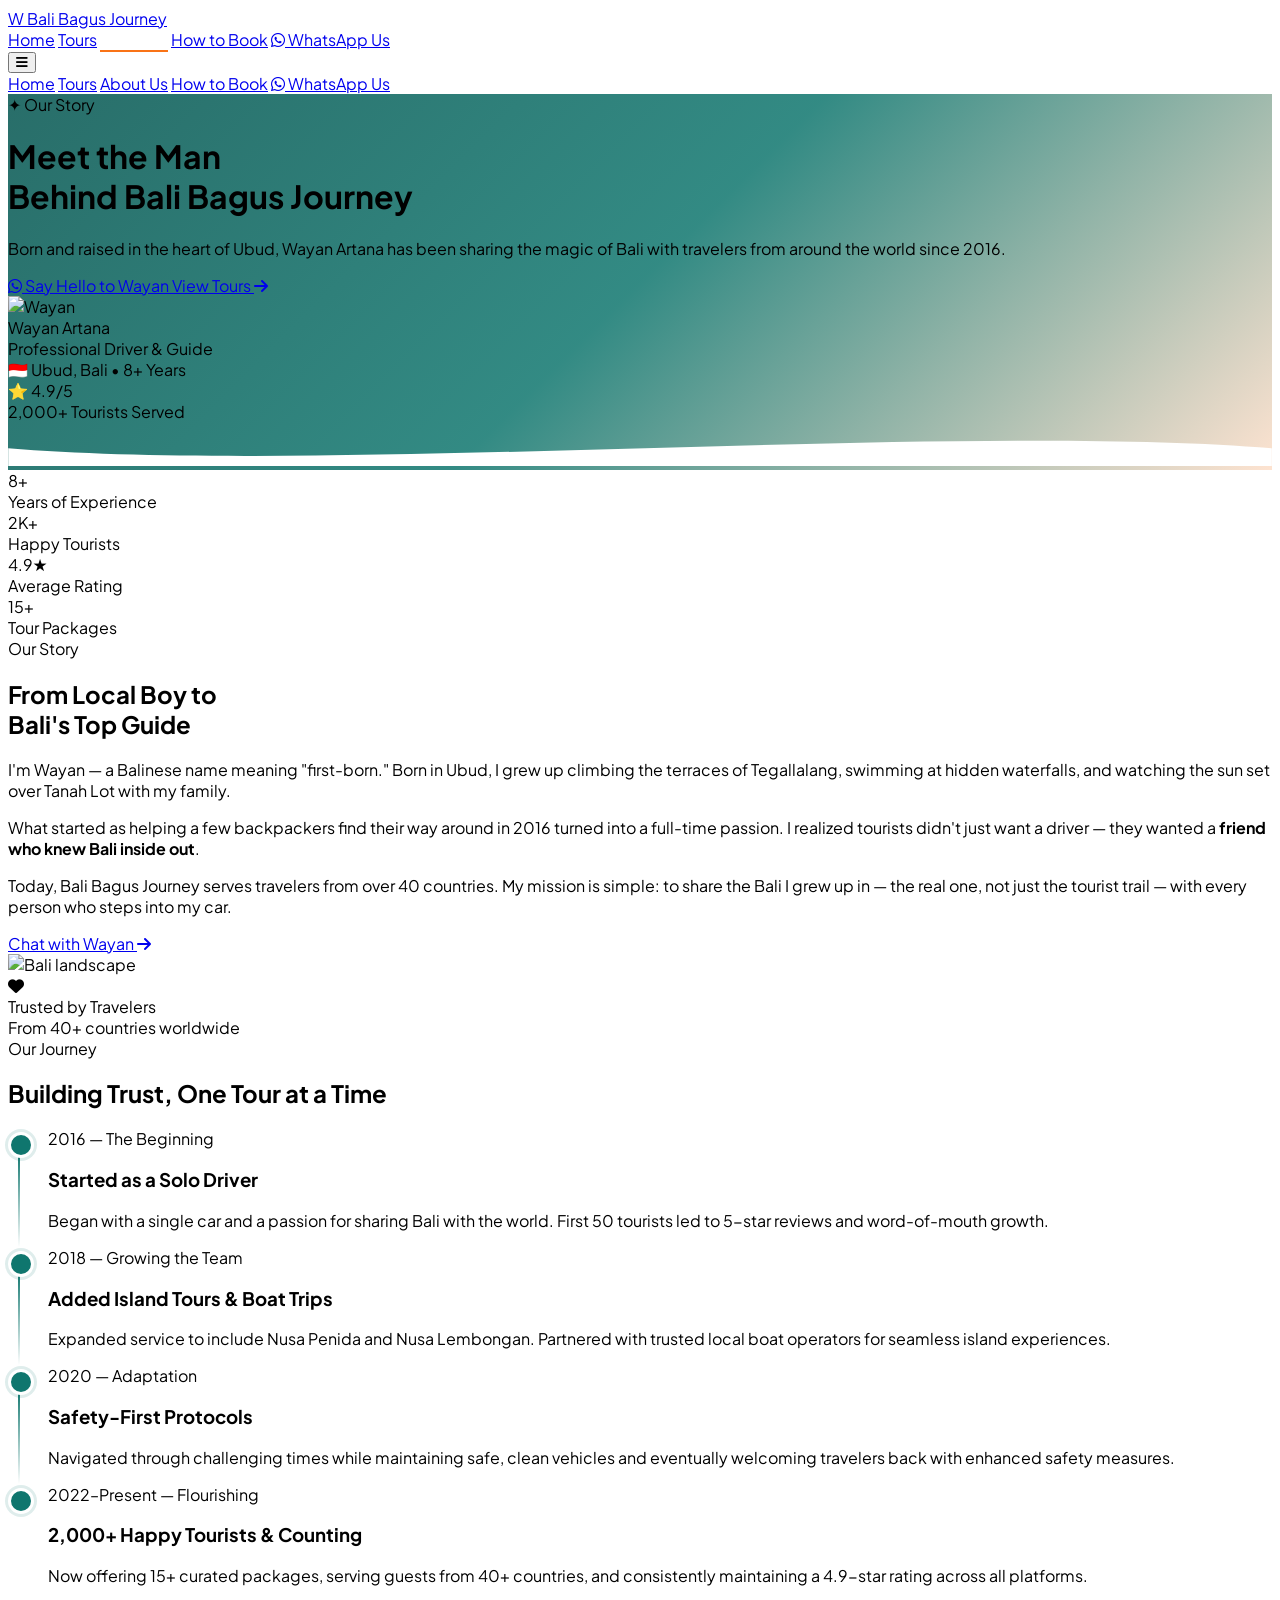
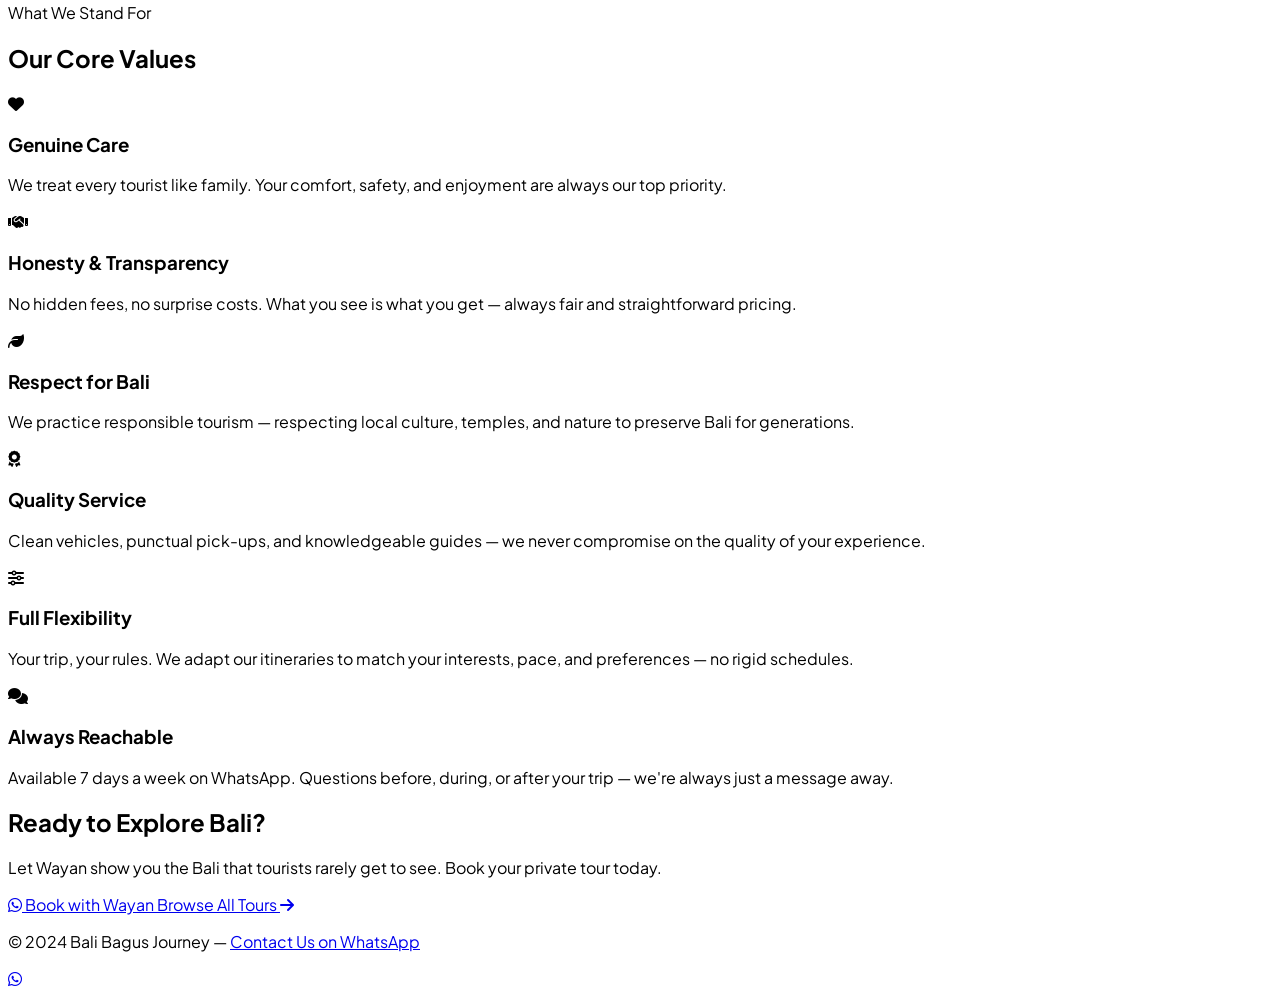
==== about.html @ c1a93b1a "Initial commit" ====
<!DOCTYPE html>
<html lang="en">
<head>
  <meta charset="UTF-8" />
  <meta name="viewport" content="width=device-width, initial-scale=1.0" />
  <title>About Us | Bali Bagus Journey</title>

  <link href="https://fonts.googleapis.com/css2?family=Plus+Jakarta+Sans:wght@400;500;600;700;800&family=Playfair+Display:wght@700;800&display=swap" rel="stylesheet" />
  <script src="https://cdn.tailwindcss.com"></script>
  <link rel="stylesheet" href="https://cdnjs.cloudflare.com/ajax/libs/font-awesome/6.5.0/css/all.min.css" />
  <link rel="stylesheet" href="css/style.css" />

  <script>
    tailwind.config = {
      theme: {
        extend: {
          colors: {
            teal:   { DEFAULT: '#0f766e', 50: '#f0fdfa', 100: '#ccfbf1', 600: '#0d9488', 700: '#0f766e', 800: '#115e59', 900: '#134e4a' },
            orange: { DEFAULT: '#f97316', 400: '#fb923c', 500: '#f97316', 600: '#ea580c' },
          },
          fontFamily: {
            sans:    ['"Plus Jakarta Sans"', 'sans-serif'],
            display: ['"Playfair Display"', 'serif'],
          },
        }
      }
    }
  </script>
</head>

<body class="bg-white text-gray-800">

<!-- ══════════════════════════════════════════════
     NAVIGATION
══════════════════════════════════════════════ -->
<nav class="fixed top-0 left-0 right-0 z-50 bg-teal-700/95 backdrop-blur-md shadow-lg">
  <div class="max-w-7xl mx-auto px-4 sm:px-6 flex items-center justify-between h-16">
    <a href="index.html" class="flex items-center gap-2 group">
      <span class="w-9 h-9 rounded-full bg-orange-500 flex items-center justify-center text-white font-bold text-lg shadow-md">W</span>
      <span class="text-white font-display font-bold text-xl tracking-tight">Bali Bagus <span class="text-orange-400">Journey</span></span>
    </a>

    <div class="hidden md:flex items-center gap-8 text-sm font-semibold text-teal-100">
      <a href="index.html" class="nav-link hover:text-white transition pb-1">Home</a>
      <a href="tours.html" class="nav-link hover:text-white transition pb-1">Tours</a>
      <a href="about.html" class="nav-link active-page hover:text-white transition pb-1">About Us</a>
      <a href="index.html#how-to-book" class="nav-link hover:text-white transition pb-1">How to Book</a>
      <a href="https://wa.me/6281234567890?text=Hi!%20I'm%20interested%20in%20a%20Bali%20tour%20package" target="_blank"
         class="bg-orange-500 hover:bg-orange-600 text-white px-5 py-2 rounded-full transition shadow">
        <i class="fab fa-whatsapp mr-1"></i> WhatsApp Us
      </a>
    </div>

    <button id="menuToggle" class="md:hidden text-white text-2xl focus:outline-none" onclick="toggleMenu()">
      <i class="fas fa-bars"></i>
    </button>
  </div>

  <div id="mobileMenu" class="hidden md:hidden bg-teal-700/95 backdrop-blur-md px-4 pb-6 text-sm font-semibold text-teal-100 flex flex-col gap-1 border-t border-teal-600/50 shadow-inner">
    <a href="index.html" class="py-3 border-b border-teal-600/30 hover:text-white transition" onclick="closeMenu()">Home</a>
    <a href="tours.html" class="py-3 border-b border-teal-600/30 hover:text-white transition" onclick="closeMenu()">Tours</a>
    <a href="about.html" class="py-3 border-b border-teal-600/30 hover:text-white transition" onclick="closeMenu()">About Us</a>
    <a href="index.html#how-to-book" class="py-3 border-b border-teal-600/30 hover:text-white transition" onclick="closeMenu()">How to Book</a>
    <a href="https://wa.me/6281234567890?text=Hi!%20I'm%20interested%20in%20a%20Bali%20tour%20package" target="_blank"
       class="bg-orange-500 text-white text-center py-3 rounded-xl mt-4 shadow-lg active:scale-95 transition" onclick="closeMenu()">
      <i class="fab fa-whatsapp mr-1"></i> WhatsApp Us
    </a>
  </div>
</nav>

<!-- ══════════════════════════════════════════════
     ABOUT HERO
══════════════════════════════════════════════ -->
<div class="about-hero-bg pt-16 pb-20 relative overflow-hidden">
  <div class="max-w-7xl mx-auto px-4 sm:px-6 pt-16 relative z-10">
    <div class="grid md:grid-cols-2 gap-12 items-center">
      <div class="fade-up">
        <span class="inline-block bg-orange-500/20 text-orange-300 border border-orange-400/30 text-xs font-bold uppercase tracking-widest px-4 py-1.5 rounded-full mb-5">
          ✦ Our Story
        </span>
        <h1 class="font-display text-4xl sm:text-5xl text-white leading-tight mb-6">
          Meet the Man<br/>Behind <span class="text-orange-400">Bali Bagus Journey</span>
        </h1>
        <p class="text-teal-100 text-lg leading-relaxed mb-6 max-w-lg">
          Born and raised in the heart of Ubud, Wayan Artana has been sharing the magic of Bali with travelers from around the world since 2016.
        </p>
        <div class="flex flex-wrap gap-4">
          <a href="https://wa.me/6281234567890?text=Hi%20Wayan!%20I'd%20love%20to%20know%20more%20about%20your%20tours" target="_blank"
             class="flex items-center gap-2 bg-orange-500 hover:bg-orange-600 text-white font-bold px-6 py-3.5 rounded-2xl shadow-xl transition">
            <i class="fab fa-whatsapp text-lg"></i> Say Hello to Wayan
          </a>
          <a href="tours.html"
             class="flex items-center gap-2 bg-white/10 hover:bg-white/20 text-white border border-white/30 font-semibold px-6 py-3.5 rounded-2xl transition backdrop-blur-sm">
            View Tours <i class="fas fa-arrow-right text-sm"></i>
          </a>
        </div>
      </div>

      <!-- Profile Card -->
      <div class="hidden md:flex justify-center">
        <div class="relative">
          <div class="w-72 h-80 bg-white/10 backdrop-blur-md border border-white/20 rounded-3xl overflow-hidden shadow-2xl">
            <img src="https://images.unsplash.com/photo-1555400038-63f5ba517a47?w=500&q=80" alt="Wayan" class="w-full h-full object-cover opacity-80"/>
            <div class="absolute bottom-0 inset-x-0 bg-gradient-to-t from-teal-900/90 to-transparent p-5">
              <div class="font-bold text-white text-lg">Wayan Artana</div>
              <div class="text-orange-300 text-sm">Professional Driver & Guide</div>
              <div class="flex gap-3 mt-2 text-xs text-teal-200">
                <span>🇮🇩 Ubud, Bali</span>
                <span>• 8+ Years</span>
              </div>
            </div>
          </div>
          <!-- Badges -->
          <div class="absolute -top-4 -right-4 bg-orange-500 text-white text-xs font-bold px-3 py-2 rounded-xl shadow-lg">⭐ 4.9/5</div>
          <div class="absolute -bottom-4 -left-4 bg-white text-teal-800 text-xs font-bold px-3 py-2 rounded-xl shadow-lg">2,000+ Tourists Served</div>
        </div>
      </div>
    </div>
  </div>
  <div class="absolute bottom-0 left-0 right-0">
    <svg viewBox="0 0 1440 50" fill="none" xmlns="http://www.w3.org/2000/svg">
      <path d="M0,30 C360,60 1080,0 1440,30 L1440,50 L0,50 Z" fill="white"/>
    </svg>
  </div>
</div>

<!-- ══════════════════════════════════════════════
     ABOUT CONTENT
══════════════════════════════════════════════ -->
<div class="max-w-7xl mx-auto px-4 sm:px-6 py-16">

  <!-- Stats -->
  <div class="grid grid-cols-2 md:grid-cols-4 gap-6 mb-20">
    <div class="text-center bg-teal-50 rounded-2xl p-6 border border-teal-100">
      <div class="text-4xl font-bold text-teal-700 mb-1">8+</div>
      <div class="text-gray-500 text-sm">Years of Experience</div>
    </div>
    <div class="text-center bg-orange-50 rounded-2xl p-6 border border-orange-100">
      <div class="text-4xl font-bold text-orange-500 mb-1">2K+</div>
      <div class="text-gray-500 text-sm">Happy Tourists</div>
    </div>
    <div class="text-center bg-teal-50 rounded-2xl p-6 border border-teal-100">
      <div class="text-4xl font-bold text-teal-700 mb-1">4.9<span class="text-yellow-400 text-2xl">★</span></div>
      <div class="text-gray-500 text-sm">Average Rating</div>
    </div>
    <div class="text-center bg-orange-50 rounded-2xl p-6 border border-orange-100">
      <div class="text-4xl font-bold text-orange-500 mb-1">15+</div>
      <div class="text-gray-500 text-sm">Tour Packages</div>
    </div>
  </div>

  <!-- Story Section -->
  <div class="grid md:grid-cols-2 gap-16 items-center mb-20">
    <div>
      <span class="text-orange-500 font-bold text-sm uppercase tracking-widest">Our Story</span>
      <h2 class="font-display text-3xl text-teal-800 mt-2 mb-6">From Local Boy to<br/><span class="text-orange-500">Bali's Top Guide</span></h2>
      <div class="space-y-4 text-gray-600 leading-relaxed text-sm">
        <p>
          I'm Wayan — a Balinese name meaning "first-born." Born in Ubud, I grew up climbing the terraces of Tegallalang, swimming at hidden waterfalls, and watching the sun set over Tanah Lot with my family.
        </p>
        <p>
          What started as helping a few backpackers find their way around in 2016 turned into a full-time passion. I realized tourists didn't just want a driver — they wanted a <strong class="text-teal-700">friend who knew Bali inside out</strong>.
        </p>
        <p>
          Today, Bali Bagus Journey serves travelers from over 40 countries. My mission is simple: to share the Bali I grew up in — the real one, not just the tourist trail — with every person who steps into my car.
        </p>
      </div>
      <a href="https://wa.me/6281234567890?text=Hi%20Wayan!%20I'd%20love%20to%20hear%20more%20about%20your%20story%20and%20tours" target="_blank"
         class="mt-6 inline-flex items-center gap-2 text-teal-700 font-bold text-sm hover:text-orange-500 transition">
        Chat with Wayan <i class="fas fa-arrow-right text-xs"></i>
      </a>
    </div>
    <div class="relative">
      <img src="https://images.unsplash.com/photo-1537996194471-e657df975ab4?w=700&q=80" alt="Bali landscape" class="rounded-3xl shadow-xl w-full h-80 object-cover"/>
      <div class="absolute -bottom-6 -left-6 bg-white rounded-2xl shadow-xl p-4 flex items-center gap-3">
        <div class="w-12 h-12 bg-orange-100 rounded-xl flex items-center justify-center">
          <i class="fas fa-heart text-orange-500 text-lg"></i>
        </div>
        <div>
          <div class="font-bold text-teal-800 text-sm">Trusted by Travelers</div>
          <div class="text-gray-400 text-xs">From 40+ countries worldwide</div>
        </div>
      </div>
    </div>
  </div>

  <!-- Timeline / Journey -->
  <div class="mb-20">
    <div class="text-center mb-12">
      <span class="text-orange-500 font-bold text-sm uppercase tracking-widest">Our Journey</span>
      <h2 class="font-display text-3xl text-teal-800 mt-2">Building Trust, <span class="text-orange-500">One Tour at a Time</span></h2>
    </div>
    <div class="max-w-2xl mx-auto space-y-8">
      <div class="timeline-item">
        <div class="timeline-dot"></div>
        <div class="bg-white rounded-2xl p-6 shadow-sm border border-gray-100 ml-2">
          <div class="text-orange-500 font-bold text-sm mb-1">2016 — The Beginning</div>
          <h3 class="font-bold text-teal-800 mb-2">Started as a Solo Driver</h3>
          <p class="text-gray-500 text-sm leading-relaxed">Began with a single car and a passion for sharing Bali with the world. First 50 tourists led to 5-star reviews and word-of-mouth growth.</p>
        </div>
      </div>
      <div class="timeline-item">
        <div class="timeline-dot"></div>
        <div class="bg-white rounded-2xl p-6 shadow-sm border border-gray-100 ml-2">
          <div class="text-orange-500 font-bold text-sm mb-1">2018 — Growing the Team</div>
          <h3 class="font-bold text-teal-800 mb-2">Added Island Tours & Boat Trips</h3>
          <p class="text-gray-500 text-sm leading-relaxed">Expanded service to include Nusa Penida and Nusa Lembongan. Partnered with trusted local boat operators for seamless island experiences.</p>
        </div>
      </div>
      <div class="timeline-item">
        <div class="timeline-dot"></div>
        <div class="bg-white rounded-2xl p-6 shadow-sm border border-gray-100 ml-2">
          <div class="text-orange-500 font-bold text-sm mb-1">2020 — Adaptation</div>
          <h3 class="font-bold text-teal-800 mb-2">Safety-First Protocols</h3>
          <p class="text-gray-500 text-sm leading-relaxed">Navigated through challenging times while maintaining safe, clean vehicles and eventually welcoming travelers back with enhanced safety measures.</p>
        </div>
      </div>
      <div class="timeline-item">
        <div class="timeline-dot"></div>
        <div class="bg-white rounded-2xl p-6 shadow-sm border border-gray-100 ml-2">
          <div class="text-orange-500 font-bold text-sm mb-1">2022–Present — Flourishing</div>
          <h3 class="font-bold text-teal-800 mb-2">2,000+ Happy Tourists & Counting</h3>
          <p class="text-gray-500 text-sm leading-relaxed">Now offering 15+ curated packages, serving guests from 40+ countries, and consistently maintaining a 4.9-star rating across all platforms.</p>
        </div>
      </div>
    </div>
  </div>

  <!-- Values -->
  <div class="mb-20">
    <div class="text-center mb-12">
      <span class="text-orange-500 font-bold text-sm uppercase tracking-widest">What We Stand For</span>
      <h2 class="font-display text-3xl text-teal-800 mt-2">Our <span class="text-orange-500">Core Values</span></h2>
    </div>
    <div class="grid sm:grid-cols-2 lg:grid-cols-3 gap-6">
      <div class="bg-gradient-to-br from-teal-50 to-teal-100/50 rounded-2xl p-6 border border-teal-100">
        <div class="w-12 h-12 bg-teal-700 rounded-xl flex items-center justify-center mb-4">
          <i class="fas fa-heart text-white text-lg"></i>
        </div>
        <h3 class="font-bold text-teal-800 mb-2">Genuine Care</h3>
        <p class="text-gray-600 text-sm leading-relaxed">We treat every tourist like family. Your comfort, safety, and enjoyment are always our top priority.</p>
      </div>
      <div class="bg-gradient-to-br from-orange-50 to-orange-100/50 rounded-2xl p-6 border border-orange-100">
        <div class="w-12 h-12 bg-orange-500 rounded-xl flex items-center justify-center mb-4">
          <i class="fas fa-handshake text-white text-lg"></i>
        </div>
        <h3 class="font-bold text-teal-800 mb-2">Honesty & Transparency</h3>
        <p class="text-gray-600 text-sm leading-relaxed">No hidden fees, no surprise costs. What you see is what you get — always fair and straightforward pricing.</p>
      </div>
      <div class="bg-gradient-to-br from-teal-50 to-teal-100/50 rounded-2xl p-6 border border-teal-100">
        <div class="w-12 h-12 bg-teal-700 rounded-xl flex items-center justify-center mb-4">
          <i class="fas fa-leaf text-white text-lg"></i>
        </div>
        <h3 class="font-bold text-teal-800 mb-2">Respect for Bali</h3>
        <p class="text-gray-600 text-sm leading-relaxed">We practice responsible tourism — respecting local culture, temples, and nature to preserve Bali for generations.</p>
      </div>
      <div class="bg-gradient-to-br from-orange-50 to-orange-100/50 rounded-2xl p-6 border border-orange-100">
        <div class="w-12 h-12 bg-orange-500 rounded-xl flex items-center justify-center mb-4">
          <i class="fas fa-award text-white text-lg"></i>
        </div>
        <h3 class="font-bold text-teal-800 mb-2">Quality Service</h3>
        <p class="text-gray-600 text-sm leading-relaxed">Clean vehicles, punctual pick-ups, and knowledgeable guides — we never compromise on the quality of your experience.</p>
      </div>
      <div class="bg-gradient-to-br from-teal-50 to-teal-100/50 rounded-2xl p-6 border border-teal-100">
        <div class="w-12 h-12 bg-teal-700 rounded-xl flex items-center justify-center mb-4">
          <i class="fas fa-sliders-h text-white text-lg"></i>
        </div>
        <h3 class="font-bold text-teal-800 mb-2">Full Flexibility</h3>
        <p class="text-gray-600 text-sm leading-relaxed">Your trip, your rules. We adapt our itineraries to match your interests, pace, and preferences — no rigid schedules.</p>
      </div>
      <div class="bg-gradient-to-br from-orange-50 to-orange-100/50 rounded-2xl p-6 border border-orange-100">
        <div class="w-12 h-12 bg-orange-500 rounded-xl flex items-center justify-center mb-4">
          <i class="fas fa-comments text-white text-lg"></i>
        </div>
        <h3 class="font-bold text-teal-800 mb-2">Always Reachable</h3>
        <p class="text-gray-600 text-sm leading-relaxed">Available 7 days a week on WhatsApp. Questions before, during, or after your trip — we're always just a message away.</p>
      </div>
    </div>
  </div>

  <!-- CTA -->
  <div class="bg-teal-800 rounded-3xl p-10 text-center mb-8">
    <h2 class="font-display text-3xl text-white mb-2">Ready to <span class="text-orange-400">Explore Bali?</span></h2>
    <p class="text-teal-200 mb-6 max-w-md mx-auto">Let Wayan show you the Bali that tourists rarely get to see. Book your private tour today.</p>
    <div class="flex flex-wrap gap-4 justify-center">
      <a href="https://wa.me/6281234567890?text=Hi%20Wayan!%20I'd%20like%20to%20book%20a%20Bali%20tour" target="_blank"
         class="flex items-center gap-2 bg-orange-500 hover:bg-orange-600 text-white font-bold px-8 py-4 rounded-2xl shadow-xl transition">
        <i class="fab fa-whatsapp text-xl"></i> Book with Wayan
      </a>
      <a href="tours.html"
         class="flex items-center gap-2 bg-white/10 hover:bg-white/20 text-white border border-white/30 font-semibold px-8 py-4 rounded-2xl transition">
        Browse All Tours <i class="fas fa-arrow-right text-sm"></i>
      </a>
    </div>
  </div>

</div>

<!-- ══════════════════════════════════════════════
     FOOTER
══════════════════════════════════════════════ -->
<footer class="bg-teal-900 text-teal-200 py-8">
  <div class="max-w-7xl mx-auto px-4 sm:px-6 text-center">
    <p class="text-sm">© 2024 Bali Bagus Journey — <a href="https://wa.me/6281234567890" target="_blank" class="text-orange-400 hover:underline">Contact Us on WhatsApp</a></p>
  </div>
</footer>

<!-- FLOATING WHATSAPP -->
<a href="https://wa.me/6281234567890?text=Hi!%20I'm%20interested%20in%20a%20Bali%20tour%20package" target="_blank"
   id="wa-float"
   class="wa-float fixed bottom-6 right-6 z-50 bg-green-500 hover:bg-green-600 text-white w-14 h-14 rounded-full flex items-center justify-center shadow-2xl transition text-2xl"
   title="Chat on WhatsApp">
  <i class="fab fa-whatsapp"></i>
</a>

<script src="js/main.js"></script>

</body>
</html>
---- css/style.css ----
/* ═══════════════════════════════════════════════════════
   GLOBAL STYLES & ANIMATIONS
═══════════════════════════════════════════════════════ */

* { scroll-behavior: smooth; }
body { font-family: 'Plus Jakarta Sans', sans-serif; }

@keyframes fadeUp   { from { opacity:0; transform:translateY(30px); } to { opacity:1; transform:translateY(0); } }
@keyframes fadeIn   { from { opacity:0; } to { opacity:1; } }
@keyframes float    { 0%,100%{transform:translateY(0);} 50%{transform:translateY(-8px);} }
@keyframes pulse-wa { 0%,100%{box-shadow:0 0 0 0 rgba(37,211,102,.5);} 70%{box-shadow:0 0 0 12px rgba(37,211,102,0);} }
@keyframes slideIn  { from { opacity:0; transform:translateX(-20px); } to { opacity:1; transform:translateX(0); } }

.fade-up   { animation: fadeUp  .7s ease forwards; }
.fade-in   { animation: fadeIn  .5s ease forwards; }
.float-anim{ animation: float 3s ease-in-out infinite; }
.slide-in  { animation: slideIn .5s ease forwards; }

/* ═══════════════════════════════════════════════════════
   BACKGROUND IMAGES
═══════════════════════════════════════════════════════ */

.hero-bg {
  background: linear-gradient(135deg, rgba(15,118,110,.85) 0%, rgba(17,94,89,.92) 60%, rgba(249,115,22,.15) 100%),
              url('https://images.unsplash.com/photo-1537996194471-e657df975ab4?w=1600&q=80') center/cover no-repeat;
}
.about-hero-bg {
  background: linear-gradient(135deg, rgba(17,94,89,.90) 0%, rgba(15,118,110,.85) 50%, rgba(249,115,22,.2) 100%),
              url('https://images.unsplash.com/photo-1555400038-63f5ba517a47?w=1600&q=80') center/cover no-repeat;
}
.tours-hero-bg {
  background: linear-gradient(135deg, rgba(15,118,110,.88) 0%, rgba(17,94,89,.90) 60%, rgba(249,115,22,.18) 100%),
              url('https://images.unsplash.com/photo-1537996194471-e657df975ab4?w=1600&q=80') center/cover no-repeat;
}

/* ═══════════════════════════════════════════════════════
   TOUR CARDS
═══════════════════════════════════════════════════════ */

.tour-card { transition: transform .3s ease, box-shadow .3s ease; }
.tour-card:hover { transform: translateY(-6px); box-shadow: 0 20px 40px rgba(0,0,0,.15); }

/* ═══════════════════════════════════════════════════════
   SIDEBAR & SCROLLBAR
═══════════════════════════════════════════════════════ */

.sticky-sidebar { position: sticky; top: 100px; }
.wa-float { animation: pulse-wa 2s infinite; }

/* ═══════════════════════════════════════════════════════
   ITINERARY TABLE
═══════════════════════════════════════════════════════ */

.itinerary-table th { background: #f97316; color:#fff; }
.itinerary-table td,
.itinerary-table th { padding:10px 14px; border:1px solid #e5e7eb; font-size:.9rem; }
.itinerary-table tr:nth-child(even) td { background:#fafafa; }

/* ═══════════════════════════════════════════════════════
   SCROLLBAR
═══════════════════════════════════════════════════════ */

::-webkit-scrollbar { width:6px; }
::-webkit-scrollbar-track { background:#f1f5f9; }
::-webkit-scrollbar-thumb { background:#0f766e; border-radius:3px; }

/* ═══════════════════════════════════════════════════════
   FILTER TABS
═══════════════════════════════════════════════════════ */

.filter-tab { transition: all .2s ease; }
.filter-tab.active { background: #0f766e; color: white; }
.filter-tab:not(.active) { background: white; color: #374151; border: 1px solid #e5e7eb; }
.filter-tab:not(.active):hover { border-color: #0f766e; color: #0f766e; }

/* ═══════════════════════════════════════════════════════
   BADGES
═══════════════════════════════════════════════════════ */

.badge-popular { background: linear-gradient(135deg, #f97316, #ef4444); }
.badge-new { background: linear-gradient(135deg, #0f766e, #0d9488); }

/* ═══════════════════════════════════════════════════════
   ABOUT PAGE STYLES
═══════════════════════════════════════════════════════ */

.timeline-item { position: relative; padding-left: 2.5rem; }
.timeline-item::before { content: ''; position: absolute; left: 0.625rem; top: 1.5rem; bottom: -1rem; width: 2px; background: linear-gradient(180deg, #0f766e, transparent); }
.timeline-item:last-child::before { display: none; }
.timeline-dot { position: absolute; left: 0; top: 0.25rem; width: 1.25rem; height: 1.25rem; background: #0f766e; border-radius: 50%; border: 3px solid white; box-shadow: 0 0 0 3px #0f766e22; }

/* ═══════════════════════════════════════════════════════
   NAVIGATION ACTIVE STATE
═══════════════════════════════════════════════════════ */

.nav-link.active-page { color: white; border-bottom: 2px solid #f97316; }
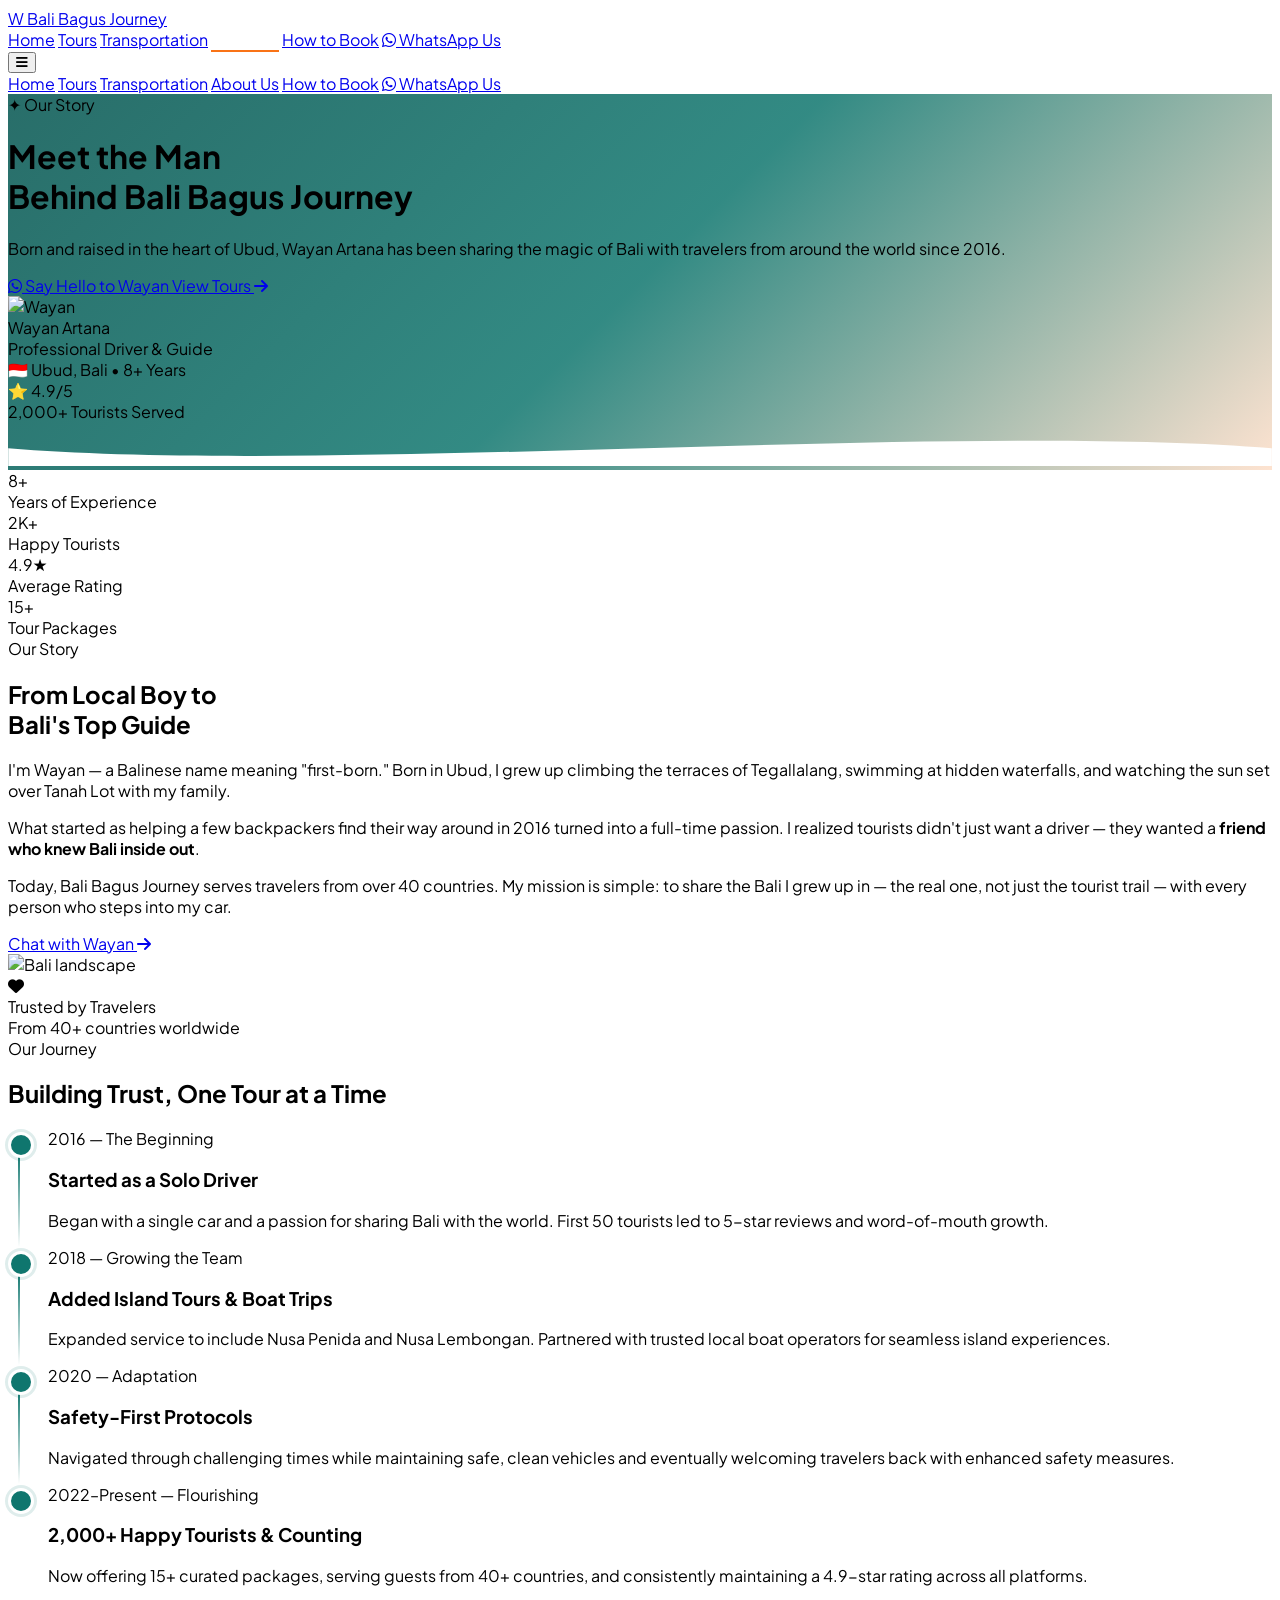
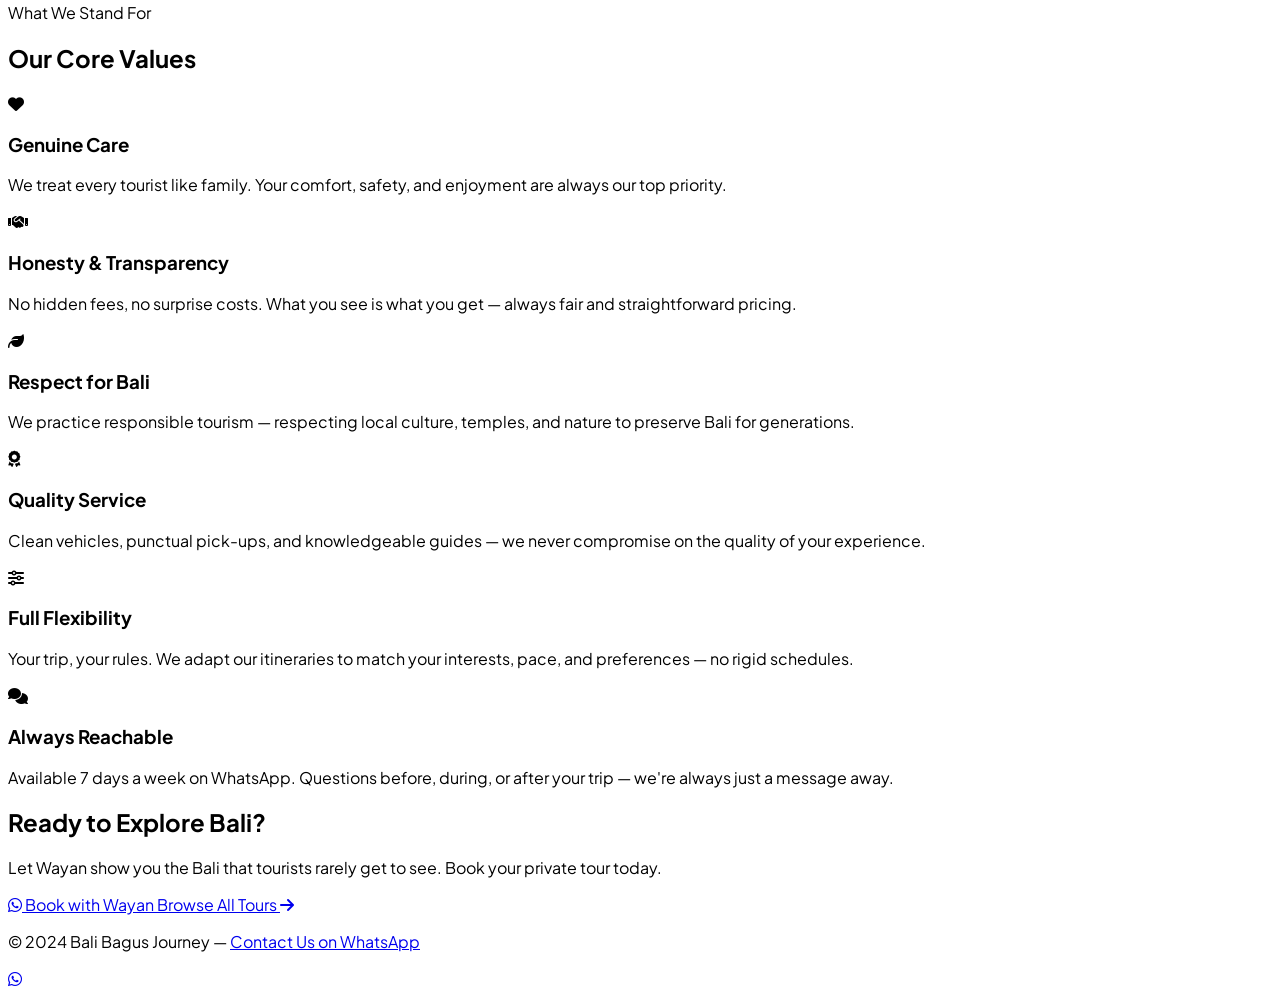
==== commit b71f3f15: "add transportation page" ====
--- a/about.html
+++ b/about.html
@@ -1,11 +1,14 @@
 <!DOCTYPE html>
 <html lang="en">
+
 <head>
   <meta charset="UTF-8" />
   <meta name="viewport" content="width=device-width, initial-scale=1.0" />
   <title>About Us | Bali Bagus Journey</title>
 
-  <link href="https://fonts.googleapis.com/css2?family=Plus+Jakarta+Sans:wght@400;500;600;700;800&family=Playfair+Display:wght@700;800&display=swap" rel="stylesheet" />
+  <link
+    href="https://fonts.googleapis.com/css2?family=Plus+Jakarta+Sans:wght@400;500;600;700;800&family=Playfair+Display:wght@700;800&display=swap"
+    rel="stylesheet" />
   <script src="https://cdn.tailwindcss.com"></script>
   <link rel="stylesheet" href="https://cdnjs.cloudflare.com/ajax/libs/font-awesome/6.5.0/css/all.min.css" />
   <link rel="stylesheet" href="css/style.css" />
@@ -15,11 +18,11 @@
       theme: {
         extend: {
           colors: {
-            teal:   { DEFAULT: '#0f766e', 50: '#f0fdfa', 100: '#ccfbf1', 600: '#0d9488', 700: '#0f766e', 800: '#115e59', 900: '#134e4a' },
+            teal: { DEFAULT: '#0f766e', 50: '#f0fdfa', 100: '#ccfbf1', 600: '#0d9488', 700: '#0f766e', 800: '#115e59', 900: '#134e4a' },
             orange: { DEFAULT: '#f97316', 400: '#fb923c', 500: '#f97316', 600: '#ea580c' },
           },
           fontFamily: {
-            sans:    ['"Plus Jakarta Sans"', 'sans-serif'],
+            sans: ['"Plus Jakarta Sans"', 'sans-serif'],
             display: ['"Playfair Display"', 'serif'],
           },
         }
@@ -30,290 +33,332 @@
 
 <body class="bg-white text-gray-800">
 
-<!-- ══════════════════════════════════════════════
+  <!-- ══════════════════════════════════════════════
      NAVIGATION
 ══════════════════════════════════════════════ -->
-<nav class="fixed top-0 left-0 right-0 z-50 bg-teal-700/95 backdrop-blur-md shadow-lg">
-  <div class="max-w-7xl mx-auto px-4 sm:px-6 flex items-center justify-between h-16">
-    <a href="index.html" class="flex items-center gap-2 group">
-      <span class="w-9 h-9 rounded-full bg-orange-500 flex items-center justify-center text-white font-bold text-lg shadow-md">W</span>
-      <span class="text-white font-display font-bold text-xl tracking-tight">Bali Bagus <span class="text-orange-400">Journey</span></span>
-    </a>
-
-    <div class="hidden md:flex items-center gap-8 text-sm font-semibold text-teal-100">
-      <a href="index.html" class="nav-link hover:text-white transition pb-1">Home</a>
-      <a href="tours.html" class="nav-link hover:text-white transition pb-1">Tours</a>
-      <a href="about.html" class="nav-link active-page hover:text-white transition pb-1">About Us</a>
-      <a href="index.html#how-to-book" class="nav-link hover:text-white transition pb-1">How to Book</a>
-      <a href="https://wa.me/6281234567890?text=Hi!%20I'm%20interested%20in%20a%20Bali%20tour%20package" target="_blank"
-         class="bg-orange-500 hover:bg-orange-600 text-white px-5 py-2 rounded-full transition shadow">
+  <nav class="fixed top-0 left-0 right-0 z-50 bg-teal-700/95 backdrop-blur-md shadow-lg">
+    <div class="max-w-7xl mx-auto px-4 sm:px-6 flex items-center justify-between h-16">
+      <a href="index.html" class="flex items-center gap-2 group">
+        <span
+          class="w-9 h-9 rounded-full bg-orange-500 flex items-center justify-center text-white font-bold text-lg shadow-md">W</span>
+        <span class="text-white font-display font-bold text-xl tracking-tight">Bali Bagus <span
+            class="text-orange-400">Journey</span></span>
+      </a>
+
+      <div class="hidden md:flex items-center gap-8 text-sm font-semibold text-teal-100">
+        <a href="index.html" class="nav-link hover:text-white transition pb-1">Home</a>
+        <a href="tours.html" class="nav-link hover:text-white transition pb-1">Tours</a>
+        <a href="transportation.html" class="nav-link hover:text-white transition pb-1">Transportation</a>
+        <a href="about.html" class="nav-link active-page hover:text-white transition pb-1">About Us</a>
+        <a href="index.html#how-to-book" class="nav-link hover:text-white transition pb-1">How to Book</a>
+        <a href="https://wa.me/6285934484380?text=Hi!%20I'm%20interested%20in%20a%20Bali%20tour%20package"
+          target="_blank" class="bg-orange-500 hover:bg-orange-600 text-white px-5 py-2 rounded-full transition shadow">
+          <i class="fab fa-whatsapp mr-1"></i> WhatsApp Us
+        </a>
+      </div>
+
+      <button id="menuToggle" class="md:hidden text-white text-2xl focus:outline-none" onclick="toggleMenu()">
+        <i class="fas fa-bars"></i>
+      </button>
+    </div>
+
+    <div id="mobileMenu"
+      class="hidden md:hidden bg-teal-700/95 backdrop-blur-md px-4 pb-6 text-sm font-semibold text-teal-100 flex flex-col gap-1 border-t border-teal-600/50 shadow-inner">
+      <a href="index.html" class="py-3 border-b border-teal-600/30 hover:text-white transition"
+        onclick="closeMenu()">Home</a>
+      <a href="tours.html" class="py-3 border-b border-teal-600/30 hover:text-white transition"
+        onclick="closeMenu()">Tours</a>
+      <a href="transportation.html" class="py-3 border-b border-teal-600/30 hover:text-white transition"
+        onclick="closeMenu()">Transportation</a>
+      <a href="about.html" class="py-3 border-b border-teal-600/30 hover:text-white transition"
+        onclick="closeMenu()">About Us</a>
+      <a href="index.html#how-to-book" class="py-3 border-b border-teal-600/30 hover:text-white transition"
+        onclick="closeMenu()">How to Book</a>
+      <a href="https://wa.me/6285934484380?text=Hi!%20I'm%20interested%20in%20a%20Bali%20tour%20package" target="_blank"
+        class="bg-orange-500 text-white text-center py-3 rounded-xl mt-4 shadow-lg active:scale-95 transition"
+        onclick="closeMenu()">
         <i class="fab fa-whatsapp mr-1"></i> WhatsApp Us
       </a>
     </div>
-
-    <button id="menuToggle" class="md:hidden text-white text-2xl focus:outline-none" onclick="toggleMenu()">
-      <i class="fas fa-bars"></i>
-    </button>
-  </div>
-
-  <div id="mobileMenu" class="hidden md:hidden bg-teal-700/95 backdrop-blur-md px-4 pb-6 text-sm font-semibold text-teal-100 flex flex-col gap-1 border-t border-teal-600/50 shadow-inner">
-    <a href="index.html" class="py-3 border-b border-teal-600/30 hover:text-white transition" onclick="closeMenu()">Home</a>
-    <a href="tours.html" class="py-3 border-b border-teal-600/30 hover:text-white transition" onclick="closeMenu()">Tours</a>
-    <a href="about.html" class="py-3 border-b border-teal-600/30 hover:text-white transition" onclick="closeMenu()">About Us</a>
-    <a href="index.html#how-to-book" class="py-3 border-b border-teal-600/30 hover:text-white transition" onclick="closeMenu()">How to Book</a>
-    <a href="https://wa.me/6281234567890?text=Hi!%20I'm%20interested%20in%20a%20Bali%20tour%20package" target="_blank"
-       class="bg-orange-500 text-white text-center py-3 rounded-xl mt-4 shadow-lg active:scale-95 transition" onclick="closeMenu()">
-      <i class="fab fa-whatsapp mr-1"></i> WhatsApp Us
-    </a>
-  </div>
-</nav>
-
-<!-- ══════════════════════════════════════════════
+  </nav>
+
+  <!-- ══════════════════════════════════════════════
      ABOUT HERO
 ══════════════════════════════════════════════ -->
-<div class="about-hero-bg pt-16 pb-20 relative overflow-hidden">
-  <div class="max-w-7xl mx-auto px-4 sm:px-6 pt-16 relative z-10">
-    <div class="grid md:grid-cols-2 gap-12 items-center">
-      <div class="fade-up">
-        <span class="inline-block bg-orange-500/20 text-orange-300 border border-orange-400/30 text-xs font-bold uppercase tracking-widest px-4 py-1.5 rounded-full mb-5">
-          ✦ Our Story
-        </span>
-        <h1 class="font-display text-4xl sm:text-5xl text-white leading-tight mb-6">
-          Meet the Man<br/>Behind <span class="text-orange-400">Bali Bagus Journey</span>
-        </h1>
-        <p class="text-teal-100 text-lg leading-relaxed mb-6 max-w-lg">
-          Born and raised in the heart of Ubud, Wayan Artana has been sharing the magic of Bali with travelers from around the world since 2016.
-        </p>
-        <div class="flex flex-wrap gap-4">
-          <a href="https://wa.me/6281234567890?text=Hi%20Wayan!%20I'd%20love%20to%20know%20more%20about%20your%20tours" target="_blank"
-             class="flex items-center gap-2 bg-orange-500 hover:bg-orange-600 text-white font-bold px-6 py-3.5 rounded-2xl shadow-xl transition">
-            <i class="fab fa-whatsapp text-lg"></i> Say Hello to Wayan
-          </a>
-          <a href="tours.html"
-             class="flex items-center gap-2 bg-white/10 hover:bg-white/20 text-white border border-white/30 font-semibold px-6 py-3.5 rounded-2xl transition backdrop-blur-sm">
-            View Tours <i class="fas fa-arrow-right text-sm"></i>
-          </a>
-        </div>
-      </div>
-
-      <!-- Profile Card -->
-      <div class="hidden md:flex justify-center">
-        <div class="relative">
-          <div class="w-72 h-80 bg-white/10 backdrop-blur-md border border-white/20 rounded-3xl overflow-hidden shadow-2xl">
-            <img src="https://images.unsplash.com/photo-1555400038-63f5ba517a47?w=500&q=80" alt="Wayan" class="w-full h-full object-cover opacity-80"/>
-            <div class="absolute bottom-0 inset-x-0 bg-gradient-to-t from-teal-900/90 to-transparent p-5">
-              <div class="font-bold text-white text-lg">Wayan Artana</div>
-              <div class="text-orange-300 text-sm">Professional Driver & Guide</div>
-              <div class="flex gap-3 mt-2 text-xs text-teal-200">
-                <span>🇮🇩 Ubud, Bali</span>
-                <span>• 8+ Years</span>
+  <div class="about-hero-bg pt-16 pb-20 relative overflow-hidden">
+    <div class="max-w-7xl mx-auto px-4 sm:px-6 pt-16 relative z-10">
+      <div class="grid md:grid-cols-2 gap-12 items-center">
+        <div class="fade-up">
+          <span
+            class="inline-block bg-orange-500/20 text-orange-300 border border-orange-400/30 text-xs font-bold uppercase tracking-widest px-4 py-1.5 rounded-full mb-5">
+            ✦ Our Story
+          </span>
+          <h1 class="font-display text-4xl sm:text-5xl text-white leading-tight mb-6">
+            Meet the Man<br />Behind <span class="text-orange-400">Bali Bagus Journey</span>
+          </h1>
+          <p class="text-teal-100 text-lg leading-relaxed mb-6 max-w-lg">
+            Born and raised in the heart of Ubud, Wayan Artana has been sharing the magic of Bali with travelers from
+            around the world since 2016.
+          </p>
+          <div class="flex flex-wrap gap-4">
+            <a href="https://wa.me/6285934484380?text=Hi%20Wayan!%20I'd%20love%20to%20know%20more%20about%20your%20tours"
+              target="_blank"
+              class="flex items-center gap-2 bg-orange-500 hover:bg-orange-600 text-white font-bold px-6 py-3.5 rounded-2xl shadow-xl transition">
+              <i class="fab fa-whatsapp text-lg"></i> Say Hello to Wayan
+            </a>
+            <a href="tours.html"
+              class="flex items-center gap-2 bg-white/10 hover:bg-white/20 text-white border border-white/30 font-semibold px-6 py-3.5 rounded-2xl transition backdrop-blur-sm">
+              View Tours <i class="fas fa-arrow-right text-sm"></i>
+            </a>
+          </div>
+        </div>
+
+        <!-- Profile Card -->
+        <div class="hidden md:flex justify-center">
+          <div class="relative">
+            <div
+              class="w-72 h-80 bg-white/10 backdrop-blur-md border border-white/20 rounded-3xl overflow-hidden shadow-2xl">
+              <img src="https://images.unsplash.com/photo-1555400038-63f5ba517a47?w=500&q=80" alt="Wayan"
+                class="w-full h-full object-cover opacity-80" />
+              <div class="absolute bottom-0 inset-x-0 bg-gradient-to-t from-teal-900/90 to-transparent p-5">
+                <div class="font-bold text-white text-lg">Wayan Artana</div>
+                <div class="text-orange-300 text-sm">Professional Driver & Guide</div>
+                <div class="flex gap-3 mt-2 text-xs text-teal-200">
+                  <span>🇮🇩 Ubud, Bali</span>
+                  <span>• 8+ Years</span>
+                </div>
               </div>
             </div>
-          </div>
-          <!-- Badges -->
-          <div class="absolute -top-4 -right-4 bg-orange-500 text-white text-xs font-bold px-3 py-2 rounded-xl shadow-lg">⭐ 4.9/5</div>
-          <div class="absolute -bottom-4 -left-4 bg-white text-teal-800 text-xs font-bold px-3 py-2 rounded-xl shadow-lg">2,000+ Tourists Served</div>
-        </div>
-      </div>
+            <!-- Badges -->
+            <div
+              class="absolute -top-4 -right-4 bg-orange-500 text-white text-xs font-bold px-3 py-2 rounded-xl shadow-lg">
+              ⭐ 4.9/5</div>
+            <div
+              class="absolute -bottom-4 -left-4 bg-white text-teal-800 text-xs font-bold px-3 py-2 rounded-xl shadow-lg">
+              2,000+ Tourists Served</div>
+          </div>
+        </div>
+      </div>
+    </div>
+    <div class="absolute bottom-0 left-0 right-0">
+      <svg viewBox="0 0 1440 50" fill="none" xmlns="http://www.w3.org/2000/svg">
+        <path d="M0,30 C360,60 1080,0 1440,30 L1440,50 L0,50 Z" fill="white" />
+      </svg>
     </div>
   </div>
-  <div class="absolute bottom-0 left-0 right-0">
-    <svg viewBox="0 0 1440 50" fill="none" xmlns="http://www.w3.org/2000/svg">
-      <path d="M0,30 C360,60 1080,0 1440,30 L1440,50 L0,50 Z" fill="white"/>
-    </svg>
-  </div>
-</div>
-
-<!-- ══════════════════════════════════════════════
+
+  <!-- ══════════════════════════════════════════════
      ABOUT CONTENT
 ══════════════════════════════════════════════ -->
-<div class="max-w-7xl mx-auto px-4 sm:px-6 py-16">
-
-  <!-- Stats -->
-  <div class="grid grid-cols-2 md:grid-cols-4 gap-6 mb-20">
-    <div class="text-center bg-teal-50 rounded-2xl p-6 border border-teal-100">
-      <div class="text-4xl font-bold text-teal-700 mb-1">8+</div>
-      <div class="text-gray-500 text-sm">Years of Experience</div>
-    </div>
-    <div class="text-center bg-orange-50 rounded-2xl p-6 border border-orange-100">
-      <div class="text-4xl font-bold text-orange-500 mb-1">2K+</div>
-      <div class="text-gray-500 text-sm">Happy Tourists</div>
-    </div>
-    <div class="text-center bg-teal-50 rounded-2xl p-6 border border-teal-100">
-      <div class="text-4xl font-bold text-teal-700 mb-1">4.9<span class="text-yellow-400 text-2xl">★</span></div>
-      <div class="text-gray-500 text-sm">Average Rating</div>
-    </div>
-    <div class="text-center bg-orange-50 rounded-2xl p-6 border border-orange-100">
-      <div class="text-4xl font-bold text-orange-500 mb-1">15+</div>
-      <div class="text-gray-500 text-sm">Tour Packages</div>
-    </div>
+  <div class="max-w-7xl mx-auto px-4 sm:px-6 py-16">
+
+    <!-- Stats -->
+    <div class="grid grid-cols-2 md:grid-cols-4 gap-6 mb-20">
+      <div class="text-center bg-teal-50 rounded-2xl p-6 border border-teal-100">
+        <div class="text-4xl font-bold text-teal-700 mb-1">8+</div>
+        <div class="text-gray-500 text-sm">Years of Experience</div>
+      </div>
+      <div class="text-center bg-orange-50 rounded-2xl p-6 border border-orange-100">
+        <div class="text-4xl font-bold text-orange-500 mb-1">2K+</div>
+        <div class="text-gray-500 text-sm">Happy Tourists</div>
+      </div>
+      <div class="text-center bg-teal-50 rounded-2xl p-6 border border-teal-100">
+        <div class="text-4xl font-bold text-teal-700 mb-1">4.9<span class="text-yellow-400 text-2xl">★</span></div>
+        <div class="text-gray-500 text-sm">Average Rating</div>
+      </div>
+      <div class="text-center bg-orange-50 rounded-2xl p-6 border border-orange-100">
+        <div class="text-4xl font-bold text-orange-500 mb-1">15+</div>
+        <div class="text-gray-500 text-sm">Tour Packages</div>
+      </div>
+    </div>
+
+    <!-- Story Section -->
+    <div class="grid md:grid-cols-2 gap-16 items-center mb-20">
+      <div>
+        <span class="text-orange-500 font-bold text-sm uppercase tracking-widest">Our Story</span>
+        <h2 class="font-display text-3xl text-teal-800 mt-2 mb-6">From Local Boy to<br /><span
+            class="text-orange-500">Bali's Top Guide</span></h2>
+        <div class="space-y-4 text-gray-600 leading-relaxed text-sm">
+          <p>
+            I'm Wayan — a Balinese name meaning "first-born." Born in Ubud, I grew up climbing the terraces of
+            Tegallalang, swimming at hidden waterfalls, and watching the sun set over Tanah Lot with my family.
+          </p>
+          <p>
+            What started as helping a few backpackers find their way around in 2016 turned into a full-time passion. I
+            realized tourists didn't just want a driver — they wanted a <strong class="text-teal-700">friend who knew
+              Bali inside out</strong>.
+          </p>
+          <p>
+            Today, Bali Bagus Journey serves travelers from over 40 countries. My mission is simple: to share the Bali I
+            grew up in — the real one, not just the tourist trail — with every person who steps into my car.
+          </p>
+        </div>
+        <a href="https://wa.me/6285934484380?text=Hi%20Wayan!%20I'd%20love%20to%20hear%20more%20about%20your%20story%20and%20tours"
+          target="_blank"
+          class="mt-6 inline-flex items-center gap-2 text-teal-700 font-bold text-sm hover:text-orange-500 transition">
+          Chat with Wayan <i class="fas fa-arrow-right text-xs"></i>
+        </a>
+      </div>
+      <div class="relative">
+        <img src="https://images.unsplash.com/photo-1537996194471-e657df975ab4?w=700&q=80" alt="Bali landscape"
+          class="rounded-3xl shadow-xl w-full h-80 object-cover" />
+        <div class="absolute -bottom-6 -left-6 bg-white rounded-2xl shadow-xl p-4 flex items-center gap-3">
+          <div class="w-12 h-12 bg-orange-100 rounded-xl flex items-center justify-center">
+            <i class="fas fa-heart text-orange-500 text-lg"></i>
+          </div>
+          <div>
+            <div class="font-bold text-teal-800 text-sm">Trusted by Travelers</div>
+            <div class="text-gray-400 text-xs">From 40+ countries worldwide</div>
+          </div>
+        </div>
+      </div>
+    </div>
+
+    <!-- Timeline / Journey -->
+    <div class="mb-20">
+      <div class="text-center mb-12">
+        <span class="text-orange-500 font-bold text-sm uppercase tracking-widest">Our Journey</span>
+        <h2 class="font-display text-3xl text-teal-800 mt-2">Building Trust, <span class="text-orange-500">One Tour at a
+            Time</span></h2>
+      </div>
+      <div class="max-w-2xl mx-auto space-y-8">
+        <div class="timeline-item">
+          <div class="timeline-dot"></div>
+          <div class="bg-white rounded-2xl p-6 shadow-sm border border-gray-100 ml-2">
+            <div class="text-orange-500 font-bold text-sm mb-1">2016 — The Beginning</div>
+            <h3 class="font-bold text-teal-800 mb-2">Started as a Solo Driver</h3>
+            <p class="text-gray-500 text-sm leading-relaxed">Began with a single car and a passion for sharing Bali with
+              the world. First 50 tourists led to 5-star reviews and word-of-mouth growth.</p>
+          </div>
+        </div>
+        <div class="timeline-item">
+          <div class="timeline-dot"></div>
+          <div class="bg-white rounded-2xl p-6 shadow-sm border border-gray-100 ml-2">
+            <div class="text-orange-500 font-bold text-sm mb-1">2018 — Growing the Team</div>
+            <h3 class="font-bold text-teal-800 mb-2">Added Island Tours & Boat Trips</h3>
+            <p class="text-gray-500 text-sm leading-relaxed">Expanded service to include Nusa Penida and Nusa Lembongan.
+              Partnered with trusted local boat operators for seamless island experiences.</p>
+          </div>
+        </div>
+        <div class="timeline-item">
+          <div class="timeline-dot"></div>
+          <div class="bg-white rounded-2xl p-6 shadow-sm border border-gray-100 ml-2">
+            <div class="text-orange-500 font-bold text-sm mb-1">2020 — Adaptation</div>
+            <h3 class="font-bold text-teal-800 mb-2">Safety-First Protocols</h3>
+            <p class="text-gray-500 text-sm leading-relaxed">Navigated through challenging times while maintaining safe,
+              clean vehicles and eventually welcoming travelers back with enhanced safety measures.</p>
+          </div>
+        </div>
+        <div class="timeline-item">
+          <div class="timeline-dot"></div>
+          <div class="bg-white rounded-2xl p-6 shadow-sm border border-gray-100 ml-2">
+            <div class="text-orange-500 font-bold text-sm mb-1">2022–Present — Flourishing</div>
+            <h3 class="font-bold text-teal-800 mb-2">2,000+ Happy Tourists & Counting</h3>
+            <p class="text-gray-500 text-sm leading-relaxed">Now offering 15+ curated packages, serving guests from 40+
+              countries, and consistently maintaining a 4.9-star rating across all platforms.</p>
+          </div>
+        </div>
+      </div>
+    </div>
+
+    <!-- Values -->
+    <div class="mb-20">
+      <div class="text-center mb-12">
+        <span class="text-orange-500 font-bold text-sm uppercase tracking-widest">What We Stand For</span>
+        <h2 class="font-display text-3xl text-teal-800 mt-2">Our <span class="text-orange-500">Core Values</span></h2>
+      </div>
+      <div class="grid sm:grid-cols-2 lg:grid-cols-3 gap-6">
+        <div class="bg-gradient-to-br from-teal-50 to-teal-100/50 rounded-2xl p-6 border border-teal-100">
+          <div class="w-12 h-12 bg-teal-700 rounded-xl flex items-center justify-center mb-4">
+            <i class="fas fa-heart text-white text-lg"></i>
+          </div>
+          <h3 class="font-bold text-teal-800 mb-2">Genuine Care</h3>
+          <p class="text-gray-600 text-sm leading-relaxed">We treat every tourist like family. Your comfort, safety, and
+            enjoyment are always our top priority.</p>
+        </div>
+        <div class="bg-gradient-to-br from-orange-50 to-orange-100/50 rounded-2xl p-6 border border-orange-100">
+          <div class="w-12 h-12 bg-orange-500 rounded-xl flex items-center justify-center mb-4">
+            <i class="fas fa-handshake text-white text-lg"></i>
+          </div>
+          <h3 class="font-bold text-teal-800 mb-2">Honesty & Transparency</h3>
+          <p class="text-gray-600 text-sm leading-relaxed">No hidden fees, no surprise costs. What you see is what you
+            get — always fair and straightforward pricing.</p>
+        </div>
+        <div class="bg-gradient-to-br from-teal-50 to-teal-100/50 rounded-2xl p-6 border border-teal-100">
+          <div class="w-12 h-12 bg-teal-700 rounded-xl flex items-center justify-center mb-4">
+            <i class="fas fa-leaf text-white text-lg"></i>
+          </div>
+          <h3 class="font-bold text-teal-800 mb-2">Respect for Bali</h3>
+          <p class="text-gray-600 text-sm leading-relaxed">We practice responsible tourism — respecting local culture,
+            temples, and nature to preserve Bali for generations.</p>
+        </div>
+        <div class="bg-gradient-to-br from-orange-50 to-orange-100/50 rounded-2xl p-6 border border-orange-100">
+          <div class="w-12 h-12 bg-orange-500 rounded-xl flex items-center justify-center mb-4">
+            <i class="fas fa-award text-white text-lg"></i>
+          </div>
+          <h3 class="font-bold text-teal-800 mb-2">Quality Service</h3>
+          <p class="text-gray-600 text-sm leading-relaxed">Clean vehicles, punctual pick-ups, and knowledgeable guides —
+            we never compromise on the quality of your experience.</p>
+        </div>
+        <div class="bg-gradient-to-br from-teal-50 to-teal-100/50 rounded-2xl p-6 border border-teal-100">
+          <div class="w-12 h-12 bg-teal-700 rounded-xl flex items-center justify-center mb-4">
+            <i class="fas fa-sliders-h text-white text-lg"></i>
+          </div>
+          <h3 class="font-bold text-teal-800 mb-2">Full Flexibility</h3>
+          <p class="text-gray-600 text-sm leading-relaxed">Your trip, your rules. We adapt our itineraries to match your
+            interests, pace, and preferences — no rigid schedules.</p>
+        </div>
+        <div class="bg-gradient-to-br from-orange-50 to-orange-100/50 rounded-2xl p-6 border border-orange-100">
+          <div class="w-12 h-12 bg-orange-500 rounded-xl flex items-center justify-center mb-4">
+            <i class="fas fa-comments text-white text-lg"></i>
+          </div>
+          <h3 class="font-bold text-teal-800 mb-2">Always Reachable</h3>
+          <p class="text-gray-600 text-sm leading-relaxed">Available 7 days a week on WhatsApp. Questions before,
+            during, or after your trip — we're always just a message away.</p>
+        </div>
+      </div>
+    </div>
+
+    <!-- CTA -->
+    <div class="bg-teal-800 rounded-3xl p-10 text-center mb-8">
+      <h2 class="font-display text-3xl text-white mb-2">Ready to <span class="text-orange-400">Explore Bali?</span></h2>
+      <p class="text-teal-200 mb-6 max-w-md mx-auto">Let Wayan show you the Bali that tourists rarely get to see. Book
+        your private tour today.</p>
+      <div class="flex flex-wrap gap-4 justify-center">
+        <a href="https://wa.me/6285934484380?text=Hi%20Wayan!%20I'd%20like%20to%20book%20a%20Bali%20tour"
+          target="_blank"
+          class="flex items-center gap-2 bg-orange-500 hover:bg-orange-600 text-white font-bold px-8 py-4 rounded-2xl shadow-xl transition">
+          <i class="fab fa-whatsapp text-xl"></i> Book with Wayan
+        </a>
+        <a href="tours.html"
+          class="flex items-center gap-2 bg-white/10 hover:bg-white/20 text-white border border-white/30 font-semibold px-8 py-4 rounded-2xl transition">
+          Browse All Tours <i class="fas fa-arrow-right text-sm"></i>
+        </a>
+      </div>
+    </div>
+
   </div>
 
-  <!-- Story Section -->
-  <div class="grid md:grid-cols-2 gap-16 items-center mb-20">
-    <div>
-      <span class="text-orange-500 font-bold text-sm uppercase tracking-widest">Our Story</span>
-      <h2 class="font-display text-3xl text-teal-800 mt-2 mb-6">From Local Boy to<br/><span class="text-orange-500">Bali's Top Guide</span></h2>
-      <div class="space-y-4 text-gray-600 leading-relaxed text-sm">
-        <p>
-          I'm Wayan — a Balinese name meaning "first-born." Born in Ubud, I grew up climbing the terraces of Tegallalang, swimming at hidden waterfalls, and watching the sun set over Tanah Lot with my family.
-        </p>
-        <p>
-          What started as helping a few backpackers find their way around in 2016 turned into a full-time passion. I realized tourists didn't just want a driver — they wanted a <strong class="text-teal-700">friend who knew Bali inside out</strong>.
-        </p>
-        <p>
-          Today, Bali Bagus Journey serves travelers from over 40 countries. My mission is simple: to share the Bali I grew up in — the real one, not just the tourist trail — with every person who steps into my car.
-        </p>
-      </div>
-      <a href="https://wa.me/6281234567890?text=Hi%20Wayan!%20I'd%20love%20to%20hear%20more%20about%20your%20story%20and%20tours" target="_blank"
-         class="mt-6 inline-flex items-center gap-2 text-teal-700 font-bold text-sm hover:text-orange-500 transition">
-        Chat with Wayan <i class="fas fa-arrow-right text-xs"></i>
-      </a>
-    </div>
-    <div class="relative">
-      <img src="https://images.unsplash.com/photo-1537996194471-e657df975ab4?w=700&q=80" alt="Bali landscape" class="rounded-3xl shadow-xl w-full h-80 object-cover"/>
-      <div class="absolute -bottom-6 -left-6 bg-white rounded-2xl shadow-xl p-4 flex items-center gap-3">
-        <div class="w-12 h-12 bg-orange-100 rounded-xl flex items-center justify-center">
-          <i class="fas fa-heart text-orange-500 text-lg"></i>
-        </div>
-        <div>
-          <div class="font-bold text-teal-800 text-sm">Trusted by Travelers</div>
-          <div class="text-gray-400 text-xs">From 40+ countries worldwide</div>
-        </div>
-      </div>
-    </div>
-  </div>
-
-  <!-- Timeline / Journey -->
-  <div class="mb-20">
-    <div class="text-center mb-12">
-      <span class="text-orange-500 font-bold text-sm uppercase tracking-widest">Our Journey</span>
-      <h2 class="font-display text-3xl text-teal-800 mt-2">Building Trust, <span class="text-orange-500">One Tour at a Time</span></h2>
-    </div>
-    <div class="max-w-2xl mx-auto space-y-8">
-      <div class="timeline-item">
-        <div class="timeline-dot"></div>
-        <div class="bg-white rounded-2xl p-6 shadow-sm border border-gray-100 ml-2">
-          <div class="text-orange-500 font-bold text-sm mb-1">2016 — The Beginning</div>
-          <h3 class="font-bold text-teal-800 mb-2">Started as a Solo Driver</h3>
-          <p class="text-gray-500 text-sm leading-relaxed">Began with a single car and a passion for sharing Bali with the world. First 50 tourists led to 5-star reviews and word-of-mouth growth.</p>
-        </div>
-      </div>
-      <div class="timeline-item">
-        <div class="timeline-dot"></div>
-        <div class="bg-white rounded-2xl p-6 shadow-sm border border-gray-100 ml-2">
-          <div class="text-orange-500 font-bold text-sm mb-1">2018 — Growing the Team</div>
-          <h3 class="font-bold text-teal-800 mb-2">Added Island Tours & Boat Trips</h3>
-          <p class="text-gray-500 text-sm leading-relaxed">Expanded service to include Nusa Penida and Nusa Lembongan. Partnered with trusted local boat operators for seamless island experiences.</p>
-        </div>
-      </div>
-      <div class="timeline-item">
-        <div class="timeline-dot"></div>
-        <div class="bg-white rounded-2xl p-6 shadow-sm border border-gray-100 ml-2">
-          <div class="text-orange-500 font-bold text-sm mb-1">2020 — Adaptation</div>
-          <h3 class="font-bold text-teal-800 mb-2">Safety-First Protocols</h3>
-          <p class="text-gray-500 text-sm leading-relaxed">Navigated through challenging times while maintaining safe, clean vehicles and eventually welcoming travelers back with enhanced safety measures.</p>
-        </div>
-      </div>
-      <div class="timeline-item">
-        <div class="timeline-dot"></div>
-        <div class="bg-white rounded-2xl p-6 shadow-sm border border-gray-100 ml-2">
-          <div class="text-orange-500 font-bold text-sm mb-1">2022–Present — Flourishing</div>
-          <h3 class="font-bold text-teal-800 mb-2">2,000+ Happy Tourists & Counting</h3>
-          <p class="text-gray-500 text-sm leading-relaxed">Now offering 15+ curated packages, serving guests from 40+ countries, and consistently maintaining a 4.9-star rating across all platforms.</p>
-        </div>
-      </div>
-    </div>
-  </div>
-
-  <!-- Values -->
-  <div class="mb-20">
-    <div class="text-center mb-12">
-      <span class="text-orange-500 font-bold text-sm uppercase tracking-widest">What We Stand For</span>
-      <h2 class="font-display text-3xl text-teal-800 mt-2">Our <span class="text-orange-500">Core Values</span></h2>
-    </div>
-    <div class="grid sm:grid-cols-2 lg:grid-cols-3 gap-6">
-      <div class="bg-gradient-to-br from-teal-50 to-teal-100/50 rounded-2xl p-6 border border-teal-100">
-        <div class="w-12 h-12 bg-teal-700 rounded-xl flex items-center justify-center mb-4">
-          <i class="fas fa-heart text-white text-lg"></i>
-        </div>
-        <h3 class="font-bold text-teal-800 mb-2">Genuine Care</h3>
-        <p class="text-gray-600 text-sm leading-relaxed">We treat every tourist like family. Your comfort, safety, and enjoyment are always our top priority.</p>
-      </div>
-      <div class="bg-gradient-to-br from-orange-50 to-orange-100/50 rounded-2xl p-6 border border-orange-100">
-        <div class="w-12 h-12 bg-orange-500 rounded-xl flex items-center justify-center mb-4">
-          <i class="fas fa-handshake text-white text-lg"></i>
-        </div>
-        <h3 class="font-bold text-teal-800 mb-2">Honesty & Transparency</h3>
-        <p class="text-gray-600 text-sm leading-relaxed">No hidden fees, no surprise costs. What you see is what you get — always fair and straightforward pricing.</p>
-      </div>
-      <div class="bg-gradient-to-br from-teal-50 to-teal-100/50 rounded-2xl p-6 border border-teal-100">
-        <div class="w-12 h-12 bg-teal-700 rounded-xl flex items-center justify-center mb-4">
-          <i class="fas fa-leaf text-white text-lg"></i>
-        </div>
-        <h3 class="font-bold text-teal-800 mb-2">Respect for Bali</h3>
-        <p class="text-gray-600 text-sm leading-relaxed">We practice responsible tourism — respecting local culture, temples, and nature to preserve Bali for generations.</p>
-      </div>
-      <div class="bg-gradient-to-br from-orange-50 to-orange-100/50 rounded-2xl p-6 border border-orange-100">
-        <div class="w-12 h-12 bg-orange-500 rounded-xl flex items-center justify-center mb-4">
-          <i class="fas fa-award text-white text-lg"></i>
-        </div>
-        <h3 class="font-bold text-teal-800 mb-2">Quality Service</h3>
-        <p class="text-gray-600 text-sm leading-relaxed">Clean vehicles, punctual pick-ups, and knowledgeable guides — we never compromise on the quality of your experience.</p>
-      </div>
-      <div class="bg-gradient-to-br from-teal-50 to-teal-100/50 rounded-2xl p-6 border border-teal-100">
-        <div class="w-12 h-12 bg-teal-700 rounded-xl flex items-center justify-center mb-4">
-          <i class="fas fa-sliders-h text-white text-lg"></i>
-        </div>
-        <h3 class="font-bold text-teal-800 mb-2">Full Flexibility</h3>
-        <p class="text-gray-600 text-sm leading-relaxed">Your trip, your rules. We adapt our itineraries to match your interests, pace, and preferences — no rigid schedules.</p>
-      </div>
-      <div class="bg-gradient-to-br from-orange-50 to-orange-100/50 rounded-2xl p-6 border border-orange-100">
-        <div class="w-12 h-12 bg-orange-500 rounded-xl flex items-center justify-center mb-4">
-          <i class="fas fa-comments text-white text-lg"></i>
-        </div>
-        <h3 class="font-bold text-teal-800 mb-2">Always Reachable</h3>
-        <p class="text-gray-600 text-sm leading-relaxed">Available 7 days a week on WhatsApp. Questions before, during, or after your trip — we're always just a message away.</p>
-      </div>
-    </div>
-  </div>
-
-  <!-- CTA -->
-  <div class="bg-teal-800 rounded-3xl p-10 text-center mb-8">
-    <h2 class="font-display text-3xl text-white mb-2">Ready to <span class="text-orange-400">Explore Bali?</span></h2>
-    <p class="text-teal-200 mb-6 max-w-md mx-auto">Let Wayan show you the Bali that tourists rarely get to see. Book your private tour today.</p>
-    <div class="flex flex-wrap gap-4 justify-center">
-      <a href="https://wa.me/6281234567890?text=Hi%20Wayan!%20I'd%20like%20to%20book%20a%20Bali%20tour" target="_blank"
-         class="flex items-center gap-2 bg-orange-500 hover:bg-orange-600 text-white font-bold px-8 py-4 rounded-2xl shadow-xl transition">
-        <i class="fab fa-whatsapp text-xl"></i> Book with Wayan
-      </a>
-      <a href="tours.html"
-         class="flex items-center gap-2 bg-white/10 hover:bg-white/20 text-white border border-white/30 font-semibold px-8 py-4 rounded-2xl transition">
-        Browse All Tours <i class="fas fa-arrow-right text-sm"></i>
-      </a>
-    </div>
-  </div>
-
-</div>
-
-<!-- ══════════════════════════════════════════════
+  <!-- ══════════════════════════════════════════════
      FOOTER
 ══════════════════════════════════════════════ -->
-<footer class="bg-teal-900 text-teal-200 py-8">
-  <div class="max-w-7xl mx-auto px-4 sm:px-6 text-center">
-    <p class="text-sm">© 2024 Bali Bagus Journey — <a href="https://wa.me/6281234567890" target="_blank" class="text-orange-400 hover:underline">Contact Us on WhatsApp</a></p>
-  </div>
-</footer>
-
-<!-- FLOATING WHATSAPP -->
-<a href="https://wa.me/6281234567890?text=Hi!%20I'm%20interested%20in%20a%20Bali%20tour%20package" target="_blank"
-   id="wa-float"
-   class="wa-float fixed bottom-6 right-6 z-50 bg-green-500 hover:bg-green-600 text-white w-14 h-14 rounded-full flex items-center justify-center shadow-2xl transition text-2xl"
-   title="Chat on WhatsApp">
-  <i class="fab fa-whatsapp"></i>
-</a>
-
-<script src="js/main.js"></script>
+  <footer class="bg-teal-900 text-teal-200 py-8">
+    <div class="max-w-7xl mx-auto px-4 sm:px-6 text-center">
+      <p class="text-sm">© 2024 Bali Bagus Journey — <a href="https://wa.me/6285934484380" target="_blank"
+          class="text-orange-400 hover:underline">Contact Us on WhatsApp</a></p>
+    </div>
+  </footer>
+
+  <!-- FLOATING WHATSAPP -->
+  <a href="https://wa.me/6285934484380?text=Hi!%20I'm%20interested%20in%20a%20Bali%20tour%20package" target="_blank"
+    id="wa-float"
+    class="wa-float fixed bottom-6 right-6 z-50 bg-green-500 hover:bg-green-600 text-white w-14 h-14 rounded-full flex items-center justify-center shadow-2xl transition text-2xl"
+    title="Chat on WhatsApp">
+    <i class="fab fa-whatsapp"></i>
+  </a>
+
+  <script src="js/main.js"></script>
 
 </body>
-</html>
+
+</html>
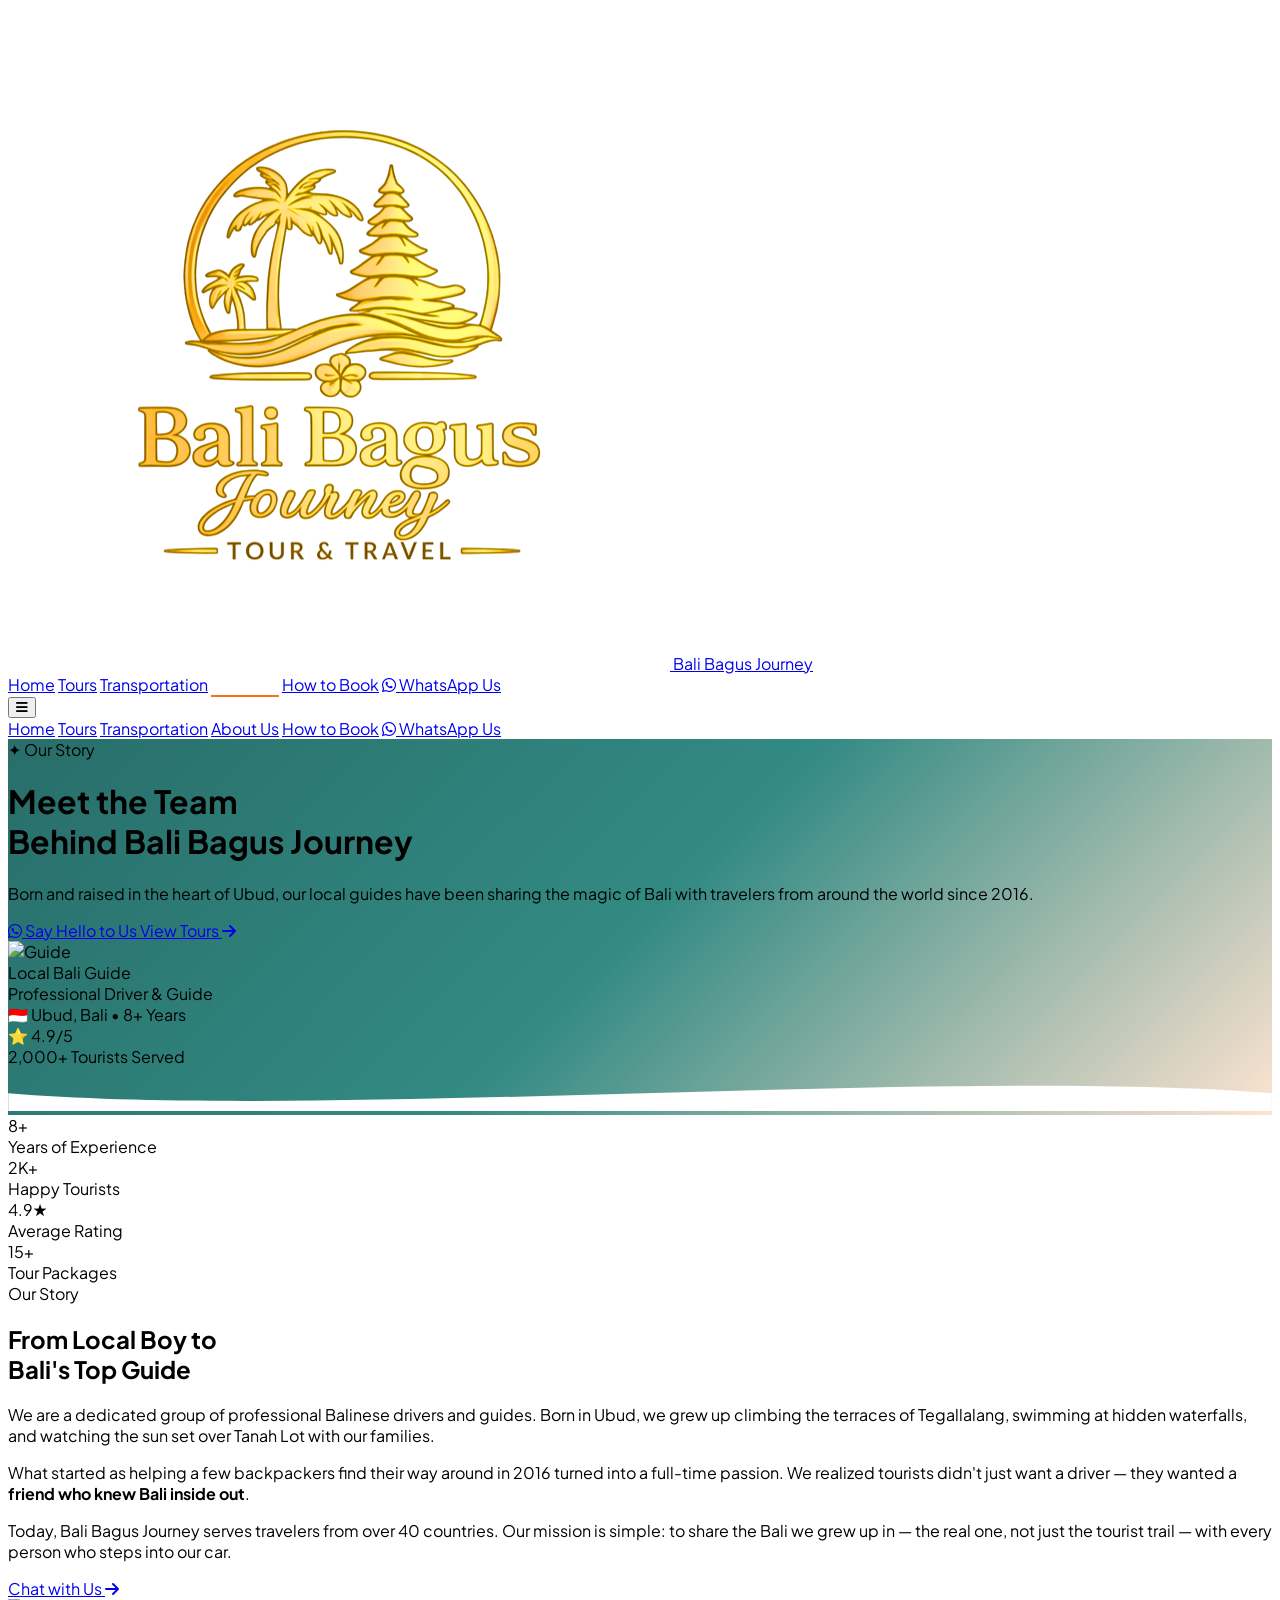
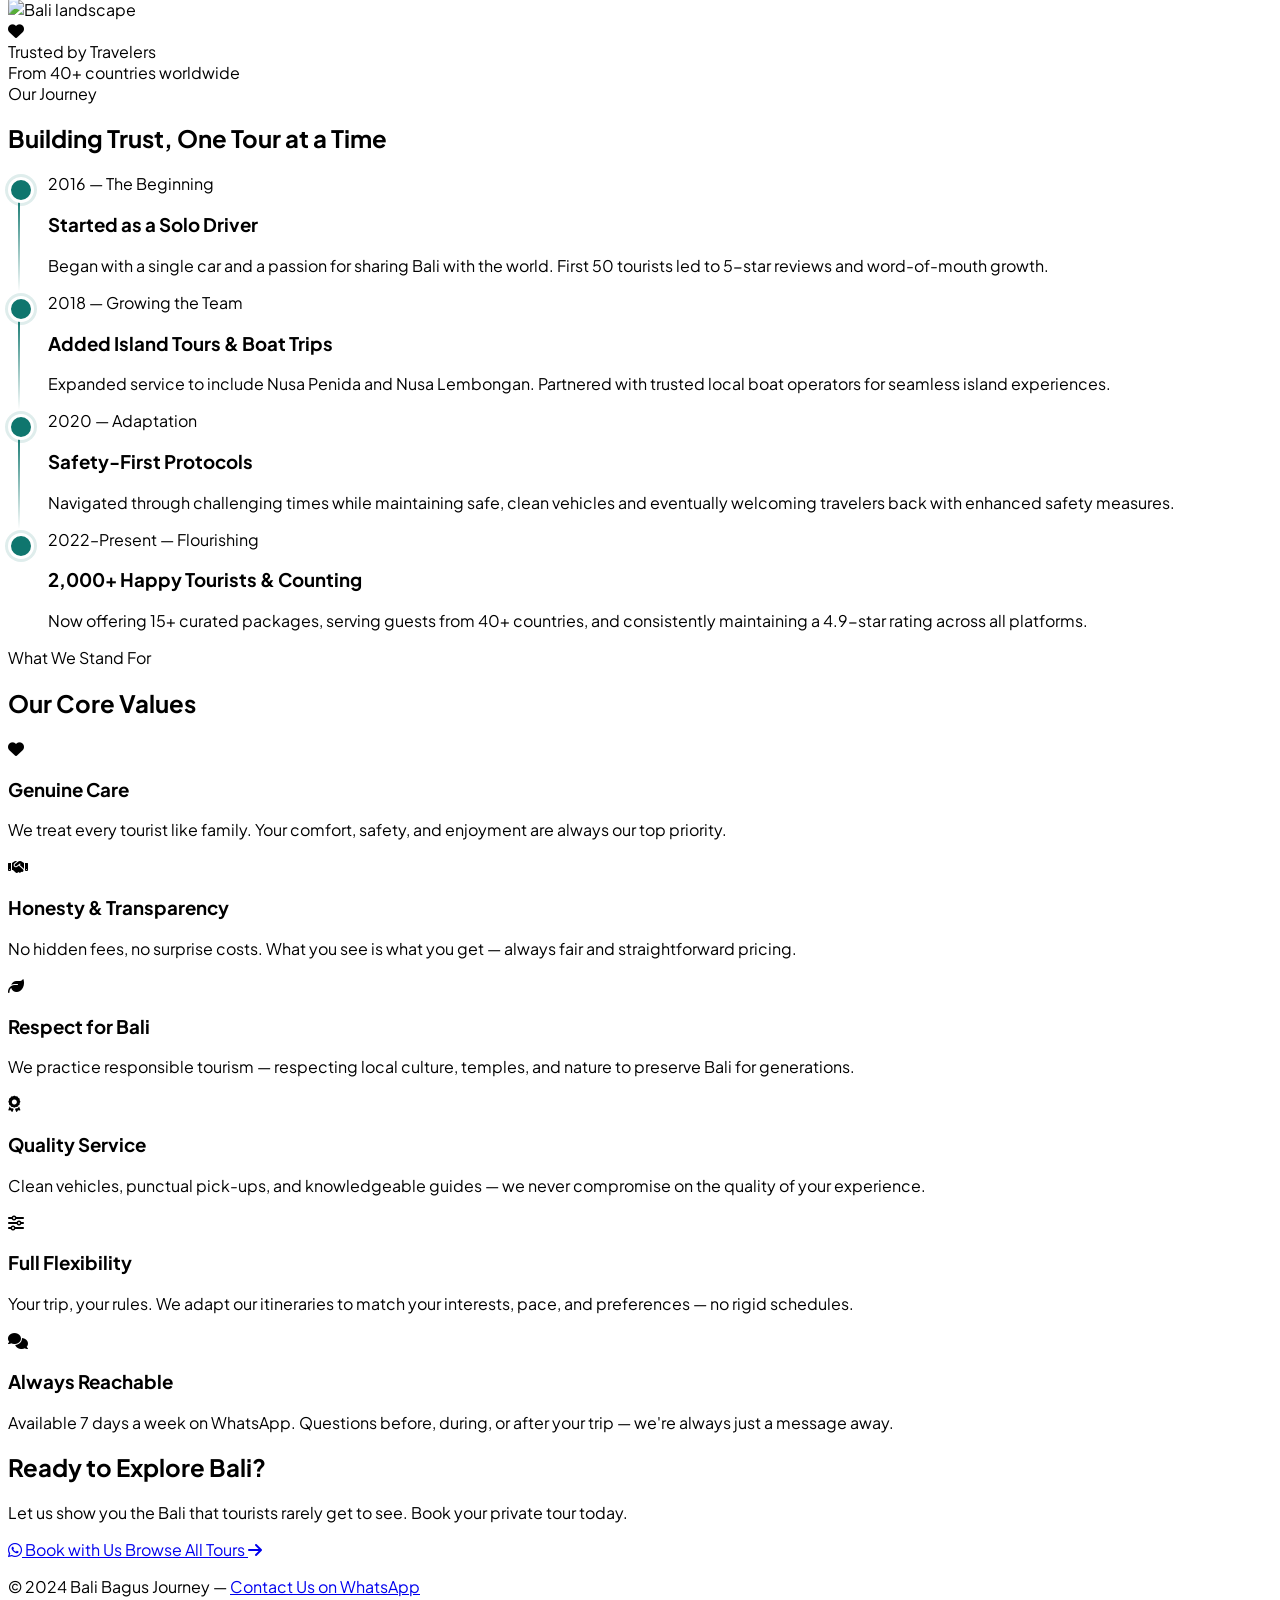
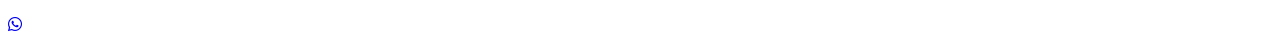
==== commit 55769212: "minor update" ====
--- a/about.html
+++ b/about.html
@@ -39,8 +39,7 @@
   <nav class="fixed top-0 left-0 right-0 z-50 bg-teal-700/95 backdrop-blur-md shadow-lg">
     <div class="max-w-7xl mx-auto px-4 sm:px-6 flex items-center justify-between h-16">
       <a href="index.html" class="flex items-center gap-2 group">
-        <span
-          class="w-9 h-9 rounded-full bg-orange-500 flex items-center justify-center text-white font-bold text-lg shadow-md">W</span>
+        <img src="assets/images/logo2.png" alt="Logo" class="w-12 h-12 rounded-full object-cover shadow-md" />
         <span class="text-white font-display font-bold text-xl tracking-tight">Bali Bagus <span
             class="text-orange-400">Journey</span></span>
       </a>
@@ -94,17 +93,17 @@
             ✦ Our Story
           </span>
           <h1 class="font-display text-4xl sm:text-5xl text-white leading-tight mb-6">
-            Meet the Man<br />Behind <span class="text-orange-400">Bali Bagus Journey</span>
+            Meet the Team<br />Behind <span class="text-orange-400">Bali Bagus Journey</span>
           </h1>
           <p class="text-teal-100 text-lg leading-relaxed mb-6 max-w-lg">
-            Born and raised in the heart of Ubud, Wayan Artana has been sharing the magic of Bali with travelers from
+            Born and raised in the heart of Ubud, our local guides have been sharing the magic of Bali with travelers from
             around the world since 2016.
           </p>
           <div class="flex flex-wrap gap-4">
-            <a href="https://wa.me/6285934484380?text=Hi%20Wayan!%20I'd%20love%20to%20know%20more%20about%20your%20tours"
+            <a href="https://wa.me/6285934484380?text=Hi!%20I'd%20love%20to%20know%20more%20about%20your%20tours"
               target="_blank"
               class="flex items-center gap-2 bg-orange-500 hover:bg-orange-600 text-white font-bold px-6 py-3.5 rounded-2xl shadow-xl transition">
-              <i class="fab fa-whatsapp text-lg"></i> Say Hello to Wayan
+              <i class="fab fa-whatsapp text-lg"></i> Say Hello to Us
             </a>
             <a href="tours.html"
               class="flex items-center gap-2 bg-white/10 hover:bg-white/20 text-white border border-white/30 font-semibold px-6 py-3.5 rounded-2xl transition backdrop-blur-sm">
@@ -118,10 +117,10 @@
           <div class="relative">
             <div
               class="w-72 h-80 bg-white/10 backdrop-blur-md border border-white/20 rounded-3xl overflow-hidden shadow-2xl">
-              <img src="https://images.unsplash.com/photo-1555400038-63f5ba517a47?w=500&q=80" alt="Wayan"
+              <img src="https://images.unsplash.com/photo-1555400038-63f5ba517a47?w=500&q=80" alt="Guide"
                 class="w-full h-full object-cover opacity-80" />
               <div class="absolute bottom-0 inset-x-0 bg-gradient-to-t from-teal-900/90 to-transparent p-5">
-                <div class="font-bold text-white text-lg">Wayan Artana</div>
+                <div class="font-bold text-white text-lg">Local Bali Guide</div>
                 <div class="text-orange-300 text-sm">Professional Driver & Guide</div>
                 <div class="flex gap-3 mt-2 text-xs text-teal-200">
                   <span>🇮🇩 Ubud, Bali</span>
@@ -180,23 +179,23 @@
             class="text-orange-500">Bali's Top Guide</span></h2>
         <div class="space-y-4 text-gray-600 leading-relaxed text-sm">
           <p>
-            I'm Wayan — a Balinese name meaning "first-born." Born in Ubud, I grew up climbing the terraces of
-            Tegallalang, swimming at hidden waterfalls, and watching the sun set over Tanah Lot with my family.
+            We are a dedicated group of professional Balinese drivers and guides. Born in Ubud, we grew up climbing the terraces of
+            Tegallalang, swimming at hidden waterfalls, and watching the sun set over Tanah Lot with our families.
           </p>
           <p>
-            What started as helping a few backpackers find their way around in 2016 turned into a full-time passion. I
+            What started as helping a few backpackers find their way around in 2016 turned into a full-time passion. We
             realized tourists didn't just want a driver — they wanted a <strong class="text-teal-700">friend who knew
               Bali inside out</strong>.
           </p>
           <p>
-            Today, Bali Bagus Journey serves travelers from over 40 countries. My mission is simple: to share the Bali I
-            grew up in — the real one, not just the tourist trail — with every person who steps into my car.
+            Today, Bali Bagus Journey serves travelers from over 40 countries. Our mission is simple: to share the Bali we
+            grew up in — the real one, not just the tourist trail — with every person who steps into our car.
           </p>
         </div>
-        <a href="https://wa.me/6285934484380?text=Hi%20Wayan!%20I'd%20love%20to%20hear%20more%20about%20your%20story%20and%20tours"
+        <a href="https://wa.me/6285934484380?text=Hi!%20I'd%20love%20to%20hear%20more%20about%20your%20story%20and%20tours"
           target="_blank"
           class="mt-6 inline-flex items-center gap-2 text-teal-700 font-bold text-sm hover:text-orange-500 transition">
-          Chat with Wayan <i class="fas fa-arrow-right text-xs"></i>
+          Chat with Us <i class="fas fa-arrow-right text-xs"></i>
         </a>
       </div>
       <div class="relative">
@@ -322,13 +321,13 @@
     <!-- CTA -->
     <div class="bg-teal-800 rounded-3xl p-10 text-center mb-8">
       <h2 class="font-display text-3xl text-white mb-2">Ready to <span class="text-orange-400">Explore Bali?</span></h2>
-      <p class="text-teal-200 mb-6 max-w-md mx-auto">Let Wayan show you the Bali that tourists rarely get to see. Book
+      <p class="text-teal-200 mb-6 max-w-md mx-auto">Let us show you the Bali that tourists rarely get to see. Book
         your private tour today.</p>
       <div class="flex flex-wrap gap-4 justify-center">
-        <a href="https://wa.me/6285934484380?text=Hi%20Wayan!%20I'd%20like%20to%20book%20a%20Bali%20tour"
+        <a href="https://wa.me/6285934484380?text=Hi!%20I'd%20like%20to%20book%20a%20Bali%20tour"
           target="_blank"
           class="flex items-center gap-2 bg-orange-500 hover:bg-orange-600 text-white font-bold px-8 py-4 rounded-2xl shadow-xl transition">
-          <i class="fab fa-whatsapp text-xl"></i> Book with Wayan
+          <i class="fab fa-whatsapp text-xl"></i> Book with Us
         </a>
         <a href="tours.html"
           class="flex items-center gap-2 bg-white/10 hover:bg-white/20 text-white border border-white/30 font-semibold px-8 py-4 rounded-2xl transition">
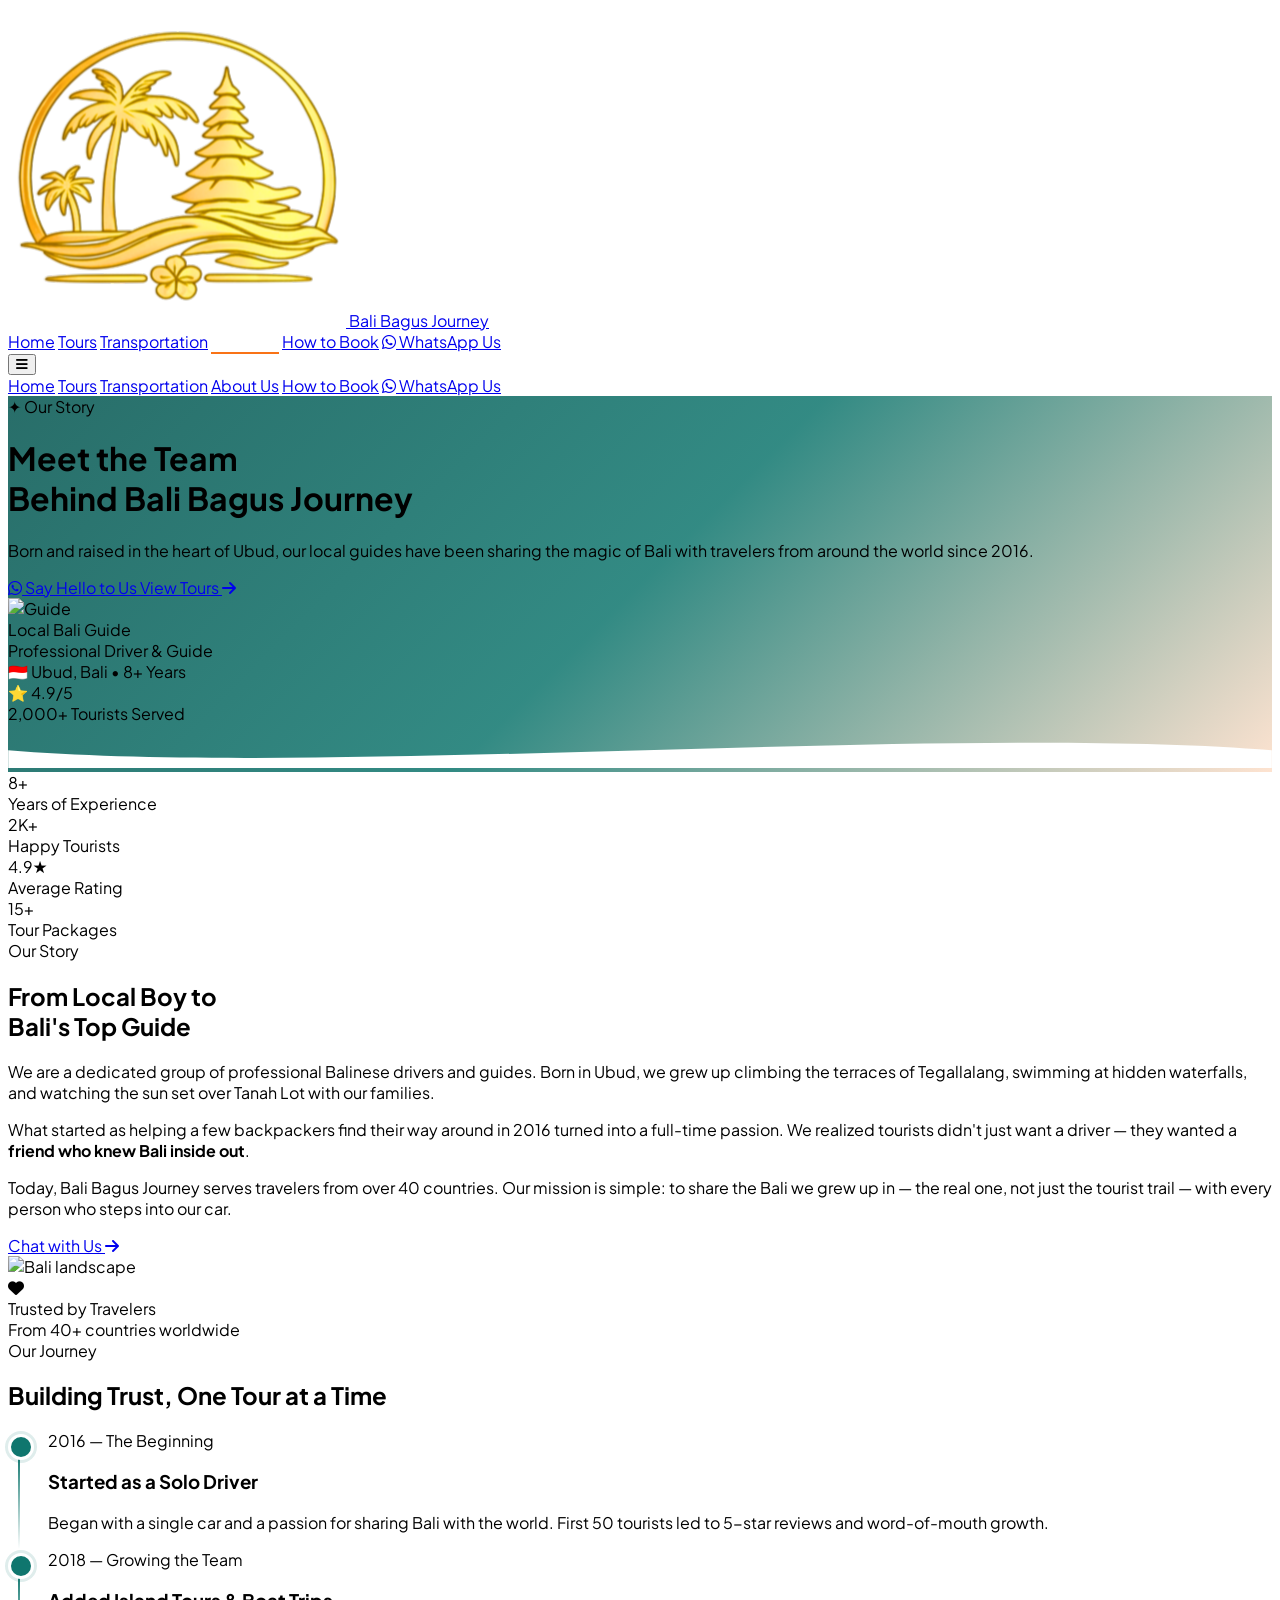
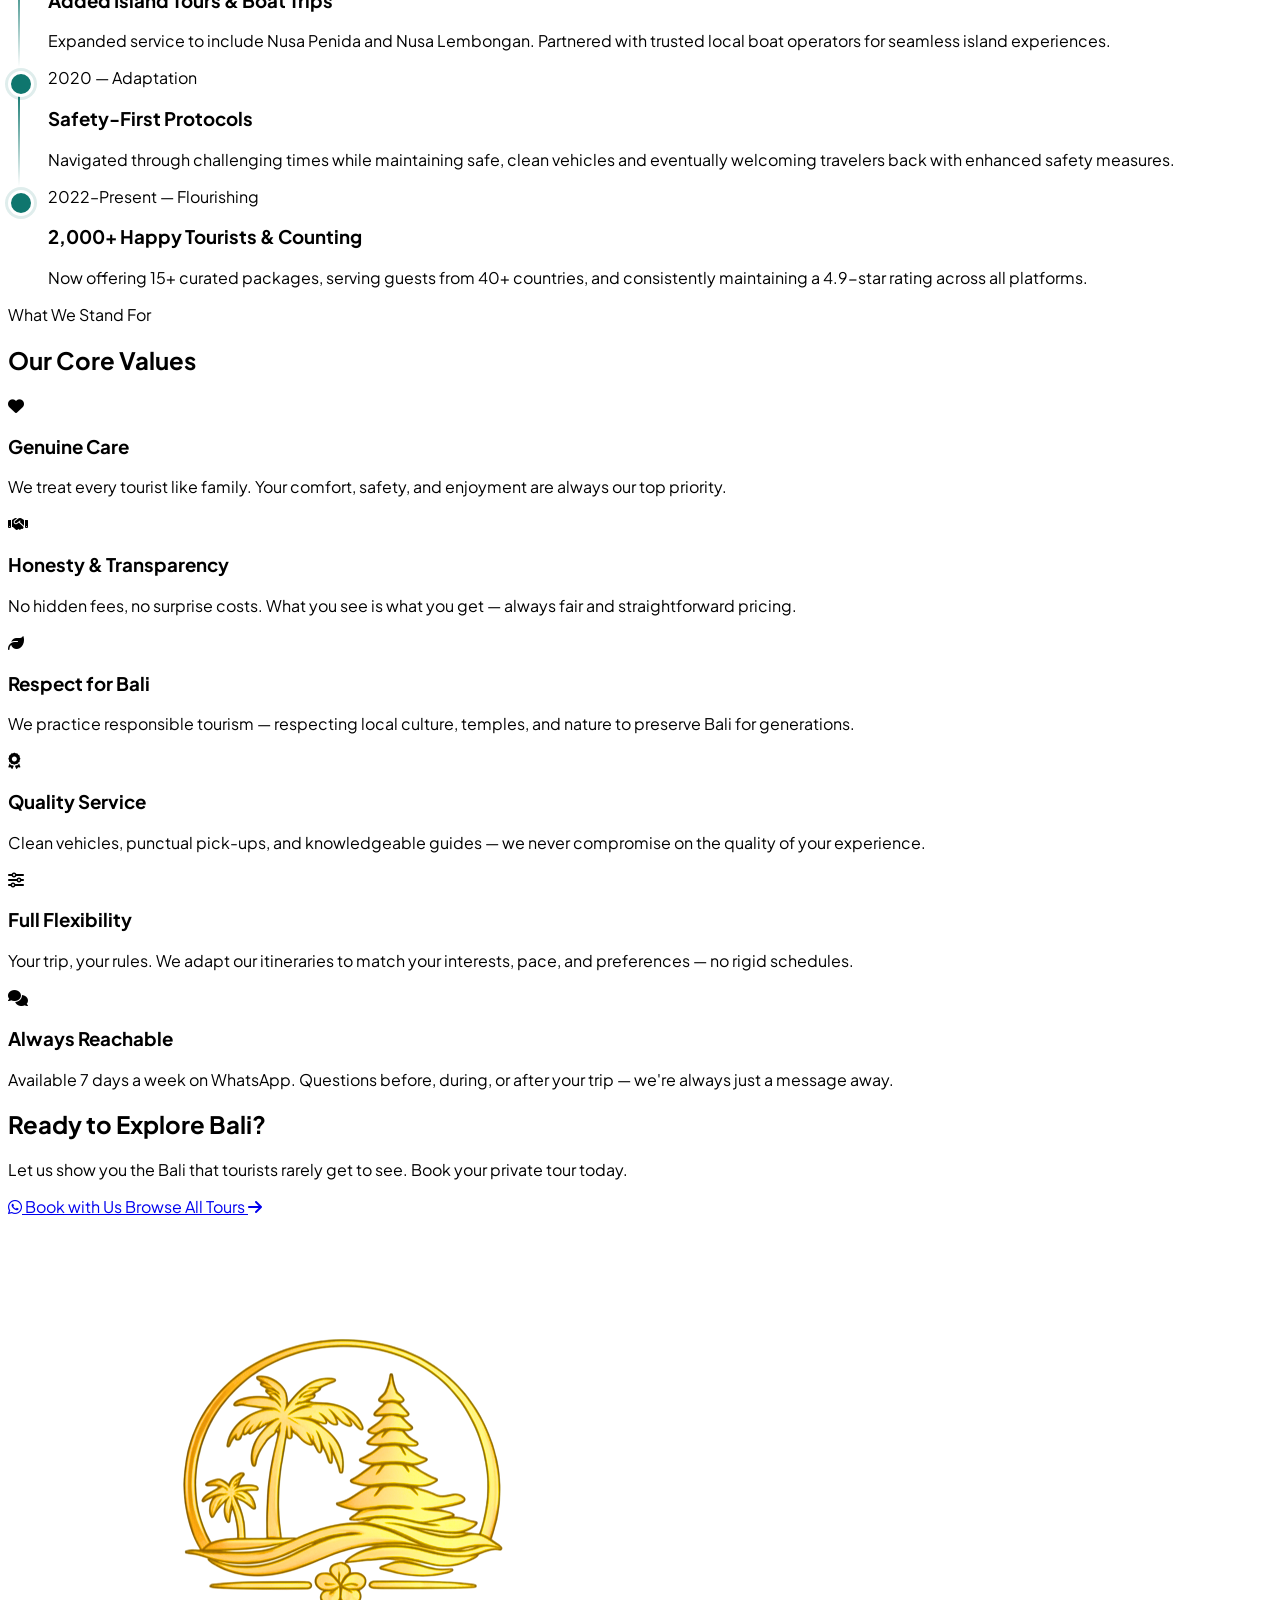
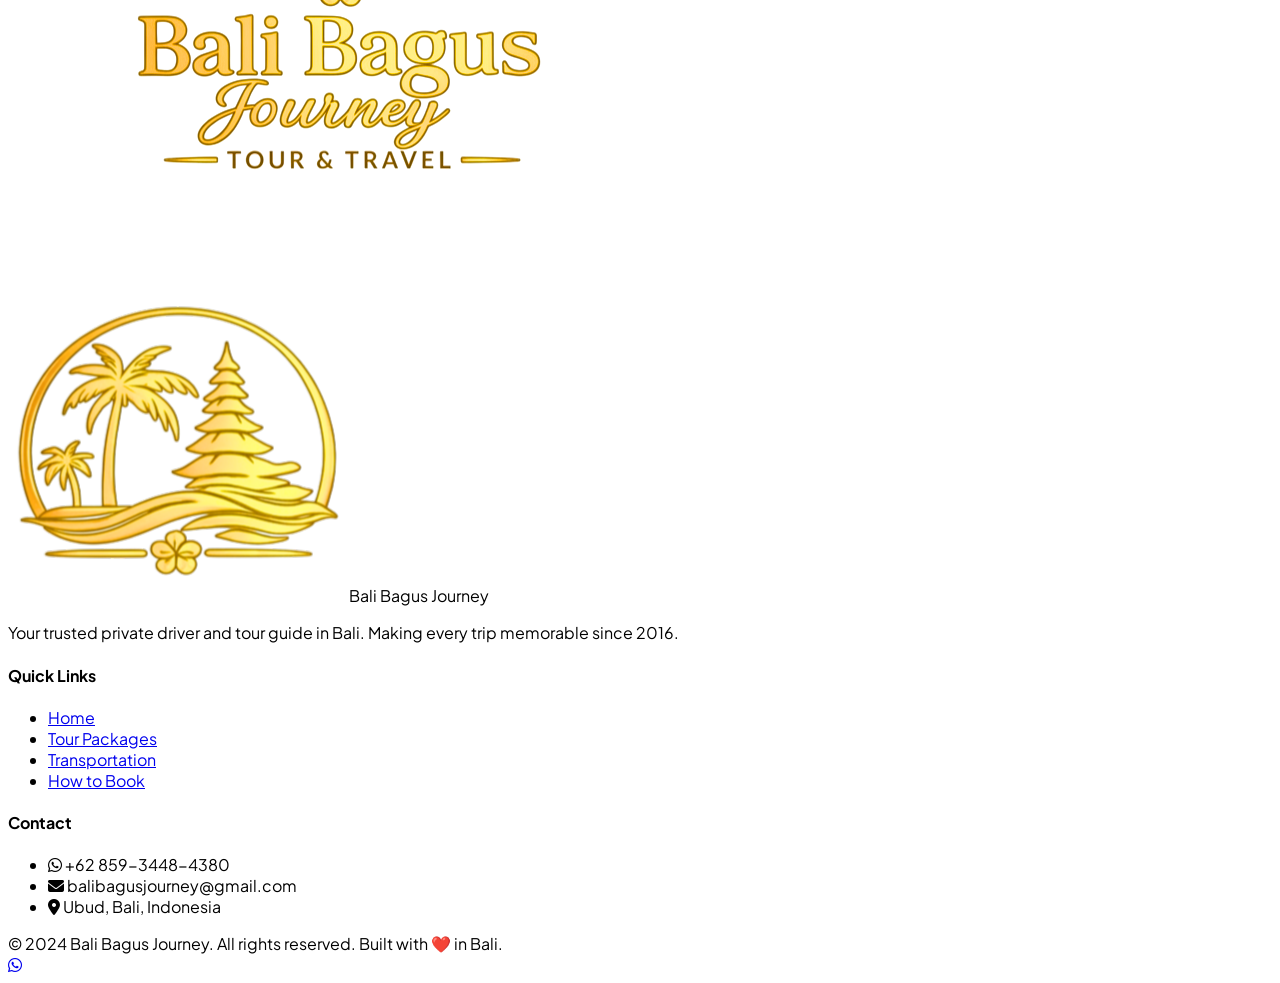
==== commit 29e811c2: "add gallery page" ====
--- a/about.html
+++ b/about.html
@@ -39,7 +39,7 @@
   <nav class="fixed top-0 left-0 right-0 z-50 bg-teal-700/95 backdrop-blur-md shadow-lg">
     <div class="max-w-7xl mx-auto px-4 sm:px-6 flex items-center justify-between h-16">
       <a href="index.html" class="flex items-center gap-2 group">
-        <img src="assets/images/logo2.png" alt="Logo" class="w-12 h-12 rounded-full object-cover shadow-md" />
+        <img src="assets/images/logo_crop.png" alt="Logo" class="w-12 h-12 rounded-full object-cover shadow-md" />
         <span class="text-white font-display font-bold text-xl tracking-tight">Bali Bagus <span
             class="text-orange-400">Journey</span></span>
       </a>
@@ -341,10 +341,40 @@
   <!-- ══════════════════════════════════════════════
      FOOTER
 ══════════════════════════════════════════════ -->
-  <footer class="bg-teal-900 text-teal-200 py-8">
-    <div class="max-w-7xl mx-auto px-4 sm:px-6 text-center">
-      <p class="text-sm">© 2024 Bali Bagus Journey — <a href="https://wa.me/6285934484380" target="_blank"
-          class="text-orange-400 hover:underline">Contact Us on WhatsApp</a></p>
+  <footer class="bg-teal-900 text-teal-200 py-12 relative overflow-hidden">
+    <!-- Background Decorative Logo -->
+    <div class="absolute right-0 bottom-0 translate-x-1/3 translate-y-1/3 opacity-10 pointer-events-none z-0">
+      <img src="assets/images/logo2.png" alt="Logo Watermark" class="w-80 h-80 object-cover rounded-full" />
+    </div>
+
+    <div class="max-w-7xl mx-auto px-4 sm:px-6 relative z-10 grid md:grid-cols-3 gap-8 text-left">
+      <div>
+        <div class="flex items-center gap-2 mb-4">
+          <img src="assets/images/logo_crop.png" alt="Logo" class="w-12 h-12 rounded-full object-cover shadow-md" />
+          <span class="text-white font-display font-bold text-xl">Bali Bagus Journey</span>
+        </div>
+        <p class="text-sm leading-relaxed">Your trusted private driver and tour guide in Bali. Making every trip memorable since 2016.</p>
+      </div>
+      <div>
+        <h4 class="text-white font-bold mb-4">Quick Links</h4>
+        <ul class="space-y-2 text-sm">
+          <li><a href="index.html" class="hover:text-white transition">Home</a></li>
+          <li><a href="tours.html" class="hover:text-white transition">Tour Packages</a></li>
+          <li><a href="transportation.html" class="hover:text-white transition">Transportation</a></li>
+          <li><a href="index.html#how-to-book" class="hover:text-white transition">How to Book</a></li>
+        </ul>
+      </div>
+      <div>
+        <h4 class="text-white font-bold mb-4">Contact</h4>
+        <ul class="space-y-2 text-sm">
+          <li class="flex items-center gap-2"><i class="fab fa-whatsapp text-green-400"></i> +62 859-3448-4380</li>
+          <li class="flex items-center gap-2"><i class="fas fa-envelope text-orange-400"></i> balibagusjourney@gmail.com</li>
+          <li class="flex items-center gap-2"><i class="fas fa-map-marker-alt text-teal-400"></i> Ubud, Bali, Indonesia</li>
+        </ul>
+      </div>
+    </div>
+    <div class="relative z-10 border-t border-teal-700 mt-10 pt-6 text-center text-xs text-teal-400">
+      © 2024 Bali Bagus Journey. All rights reserved. Built with ❤️ in Bali.
     </div>
   </footer>
 
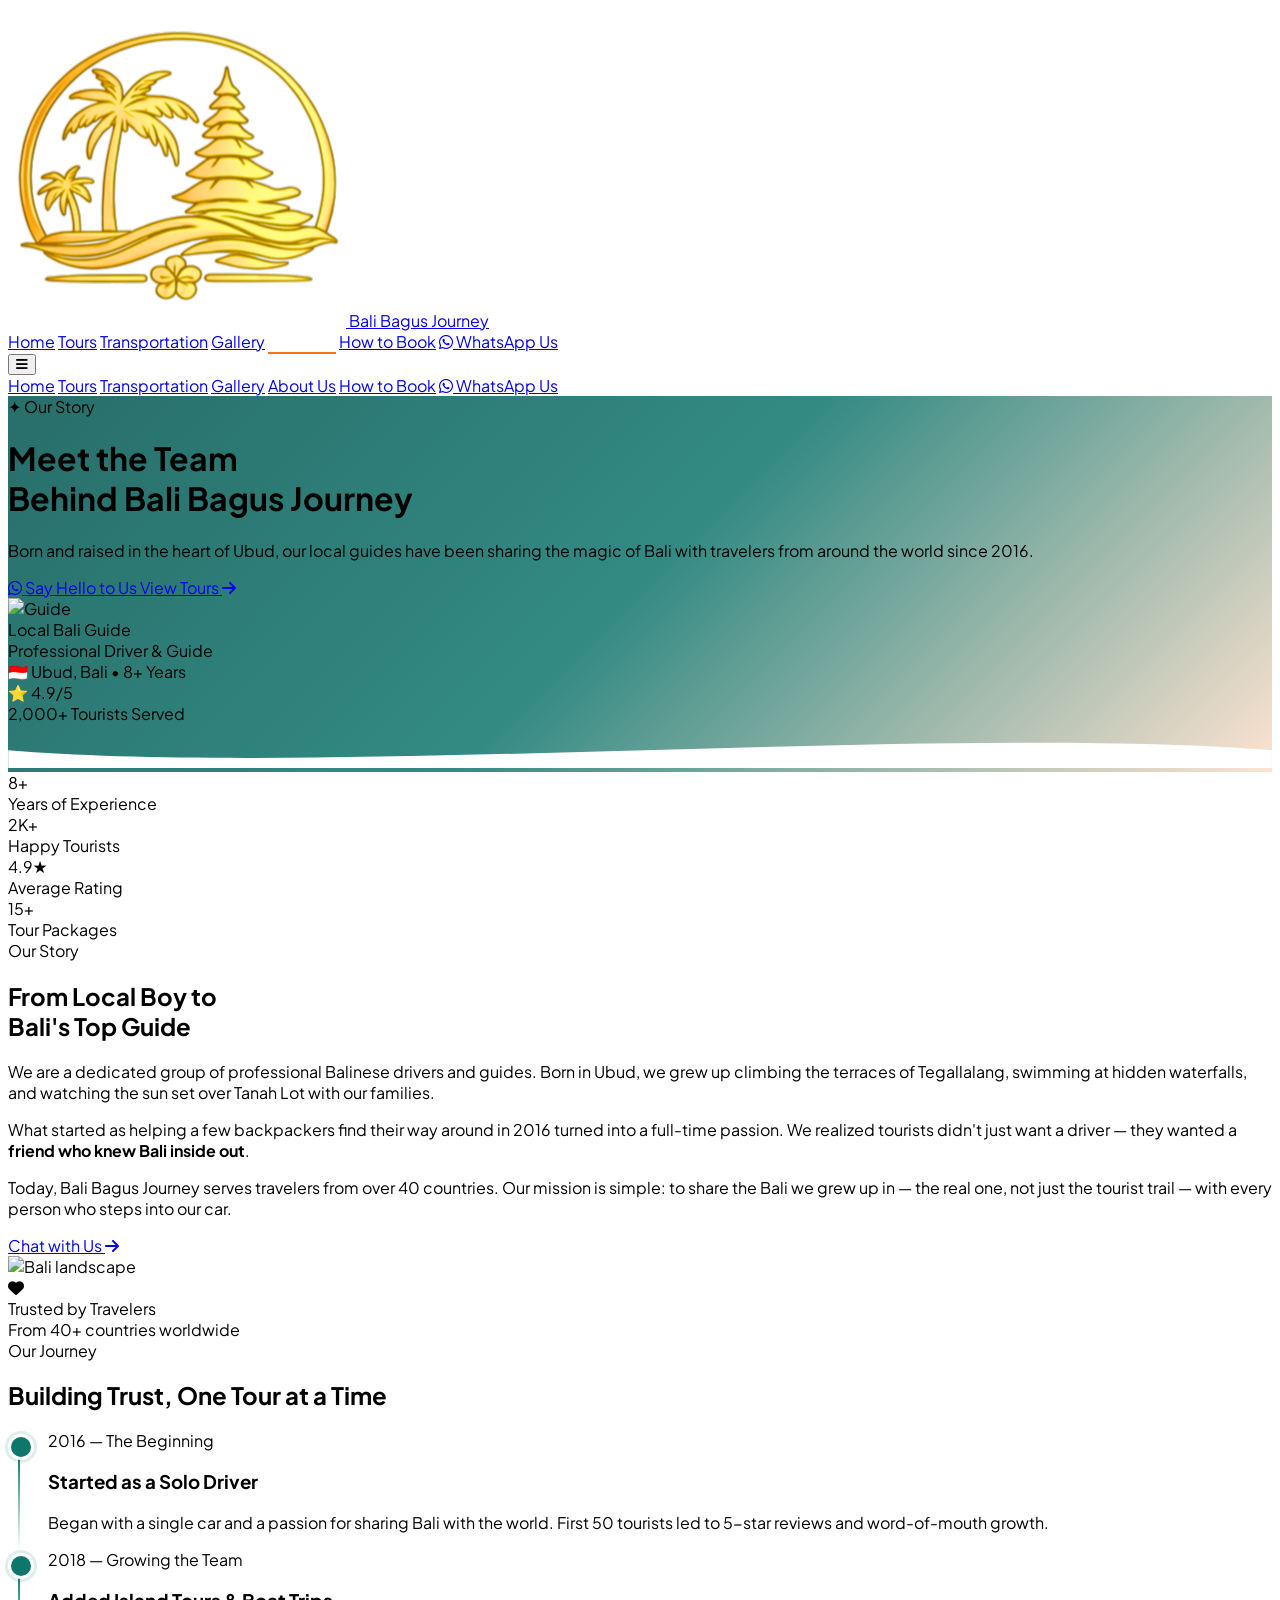
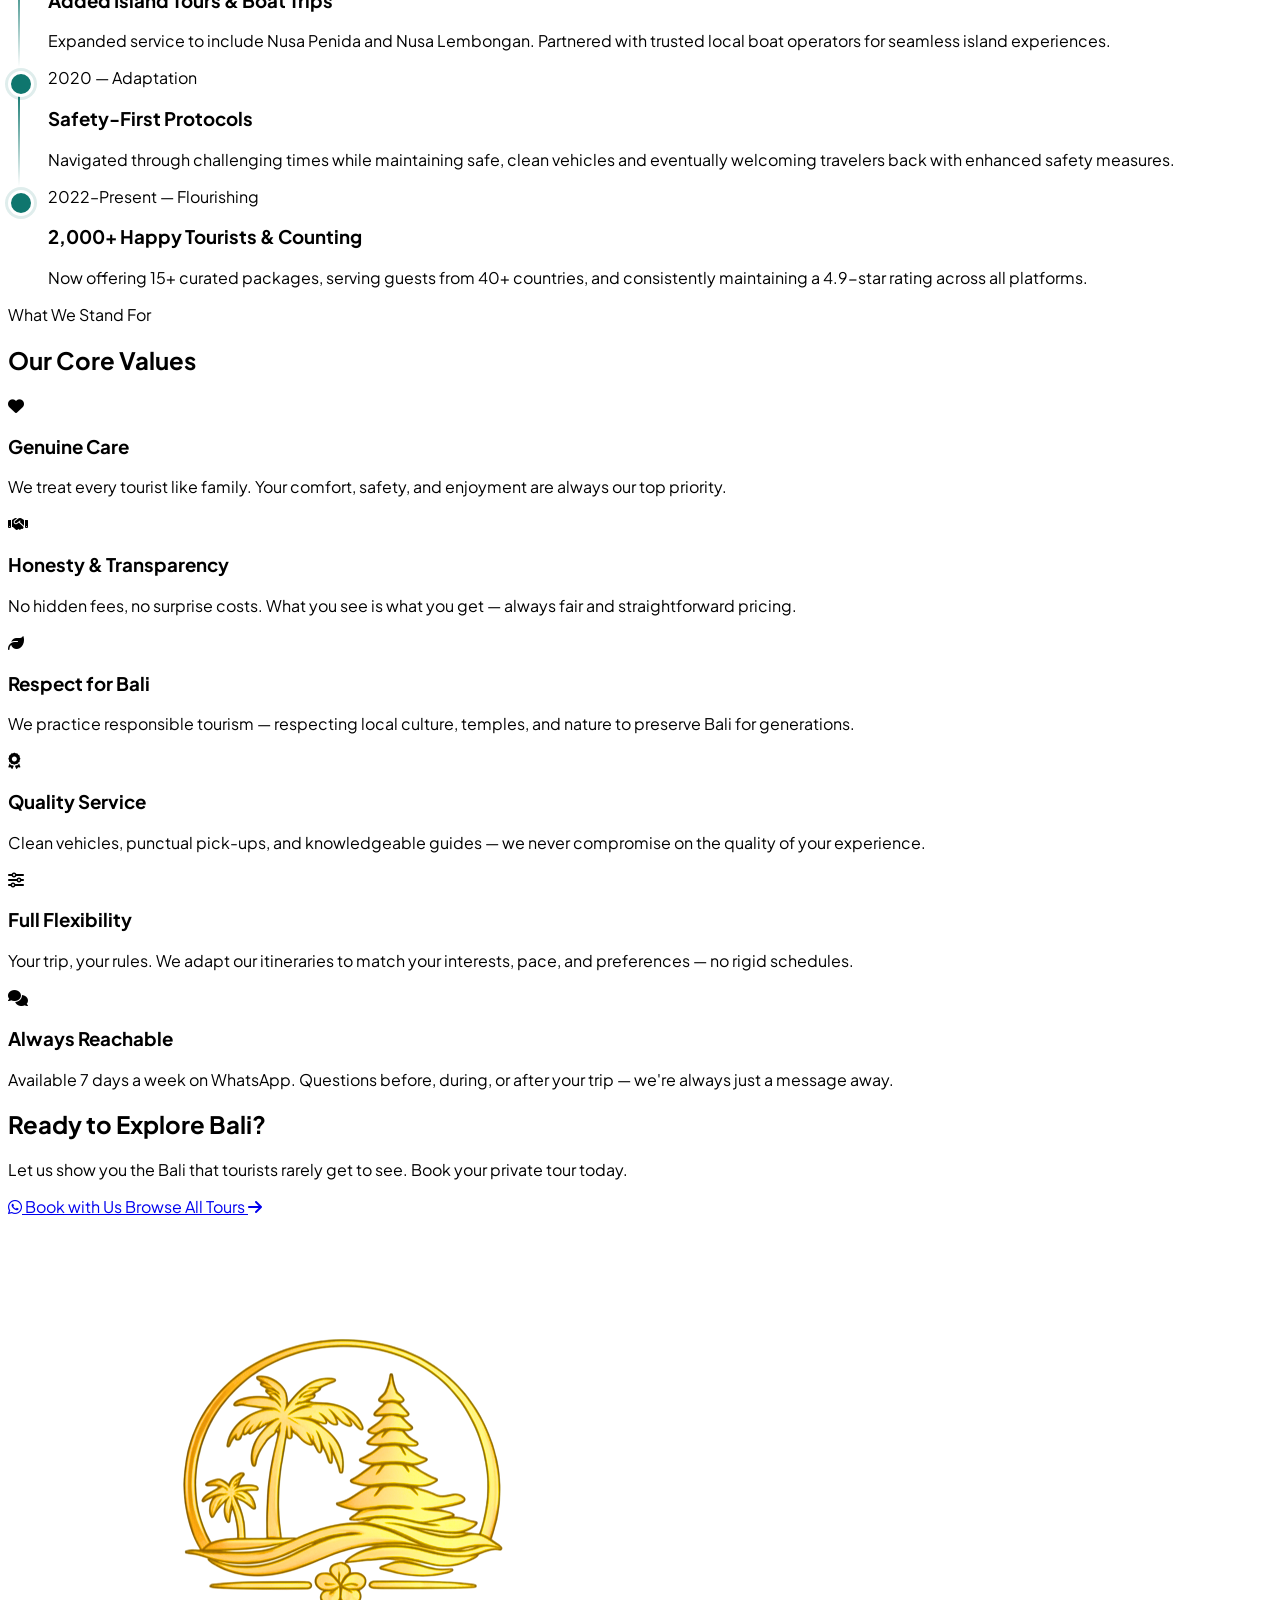
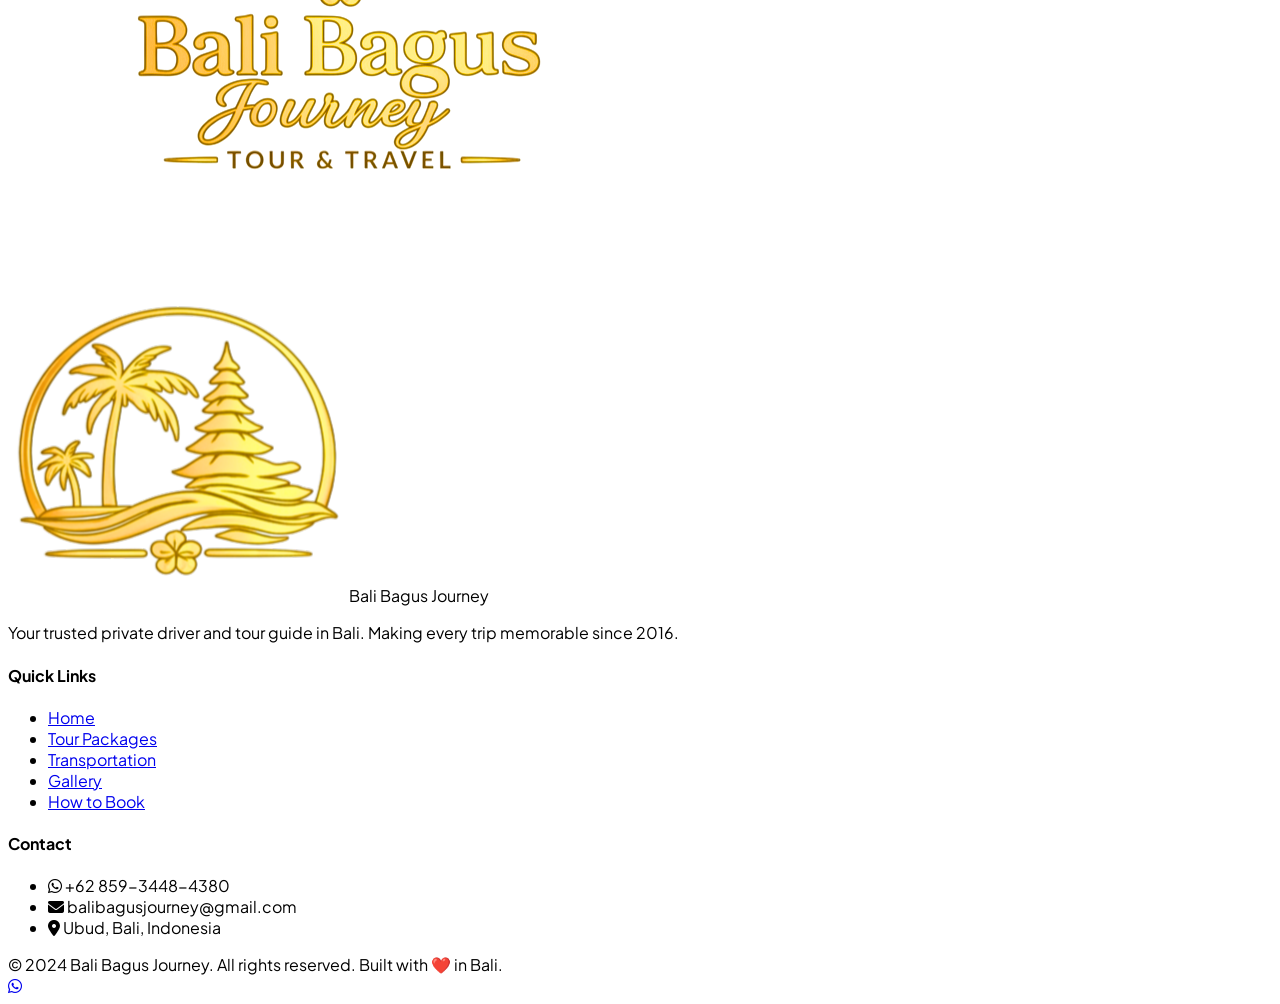
==== commit 6afca5f4: "tours carousell" ====
--- a/about.html
+++ b/about.html
@@ -48,6 +48,7 @@
         <a href="index.html" class="nav-link hover:text-white transition pb-1">Home</a>
         <a href="tours.html" class="nav-link hover:text-white transition pb-1">Tours</a>
         <a href="transportation.html" class="nav-link hover:text-white transition pb-1">Transportation</a>
+        <a href="gallery.html" class="nav-link hover:text-white transition pb-1">Gallery</a>
         <a href="about.html" class="nav-link active-page hover:text-white transition pb-1">About Us</a>
         <a href="index.html#how-to-book" class="nav-link hover:text-white transition pb-1">How to Book</a>
         <a href="https://wa.me/6285934484380?text=Hi!%20I'm%20interested%20in%20a%20Bali%20tour%20package"
@@ -69,6 +70,8 @@
         onclick="closeMenu()">Tours</a>
       <a href="transportation.html" class="py-3 border-b border-teal-600/30 hover:text-white transition"
         onclick="closeMenu()">Transportation</a>
+      <a href="gallery.html" class="py-3 border-b border-teal-600/30 hover:text-white transition"
+        onclick="closeMenu()">Gallery</a>
       <a href="about.html" class="py-3 border-b border-teal-600/30 hover:text-white transition"
         onclick="closeMenu()">About Us</a>
       <a href="index.html#how-to-book" class="py-3 border-b border-teal-600/30 hover:text-white transition"
@@ -361,6 +364,7 @@
           <li><a href="index.html" class="hover:text-white transition">Home</a></li>
           <li><a href="tours.html" class="hover:text-white transition">Tour Packages</a></li>
           <li><a href="transportation.html" class="hover:text-white transition">Transportation</a></li>
+          <li><a href="gallery.html" class="hover:text-white transition">Gallery</a></li>
           <li><a href="index.html#how-to-book" class="hover:text-white transition">How to Book</a></li>
         </ul>
       </div>
--- a/css/style.css
+++ b/css/style.css
@@ -22,15 +22,15 @@
 
 .hero-bg {
   background: linear-gradient(135deg, rgba(15,118,110,.85) 0%, rgba(17,94,89,.92) 60%, rgba(249,115,22,.15) 100%),
-              url('https://images.unsplash.com/photo-1537996194471-e657df975ab4?w=1600&q=80') center/cover no-repeat;
+              url('https://images.unsplash.com/photo-1537996194471-e657df975ab4?w=1600&q=80&fm=webp') center/cover no-repeat;
 }
 .about-hero-bg {
   background: linear-gradient(135deg, rgba(17,94,89,.90) 0%, rgba(15,118,110,.85) 50%, rgba(249,115,22,.2) 100%),
-              url('https://images.unsplash.com/photo-1555400038-63f5ba517a47?w=1600&q=80') center/cover no-repeat;
+              url('https://images.unsplash.com/photo-1555400038-63f5ba517a47?w=1600&q=80&fm=webp') center/cover no-repeat;
 }
 .tours-hero-bg {
   background: linear-gradient(135deg, rgba(15,118,110,.88) 0%, rgba(17,94,89,.90) 60%, rgba(249,115,22,.18) 100%),
-              url('https://images.unsplash.com/photo-1537996194471-e657df975ab4?w=1600&q=80') center/cover no-repeat;
+              url('https://images.unsplash.com/photo-1537996194471-e657df975ab4?w=1600&q=80&fm=webp') center/cover no-repeat;
 }
 
 /* ═══════════════════════════════════════════════════════
@@ -39,6 +39,65 @@
 
 .tour-card { transition: transform .3s ease, box-shadow .3s ease; }
 .tour-card:hover { transform: translateY(-6px); box-shadow: 0 20px 40px rgba(0,0,0,.15); }
+
+/* ═══════════════════════════════════════════════════════
+   CAROUSEL STYLES
+═══════════════════════════════════════════════════════ */
+
+.carousel-container {
+  position: relative;
+  width: 100%;
+  height: 13rem;
+  background: #e5e7eb;
+}
+
+.carousel-slide {
+  position: absolute;
+  width: 100%;
+  height: 100%;
+  object-fit: cover;
+  opacity: 0;
+  transition: opacity .3s ease-out;
+}
+
+.carousel-slide.active {
+  opacity: 1;
+}
+
+.carousel-btn {
+  cursor: pointer;
+  display: flex;
+  align-items: center;
+  justify-content: center;
+}
+
+.carousel-btn:hover {
+  transform: scale(1.1);
+}
+
+.carousel-dots {
+  display: flex;
+  gap: .5rem;
+  position: absolute;
+  bottom: .5rem;
+  left: 50%;
+  transform: translateX(-50%);
+  z-index: 20;
+}
+
+.carousel-dot {
+  width: .5rem;
+  height: .5rem;
+  border-radius: 9999px;
+  border: none;
+  cursor: pointer;
+  transition: background-color .2s ease, transform .2s ease;
+  padding: 0;
+}
+
+.carousel-dot:hover {
+  transform: scale(1.2);
+}
 
 /* ═══════════════════════════════════════════════════════
    SIDEBAR & SCROLLBAR
